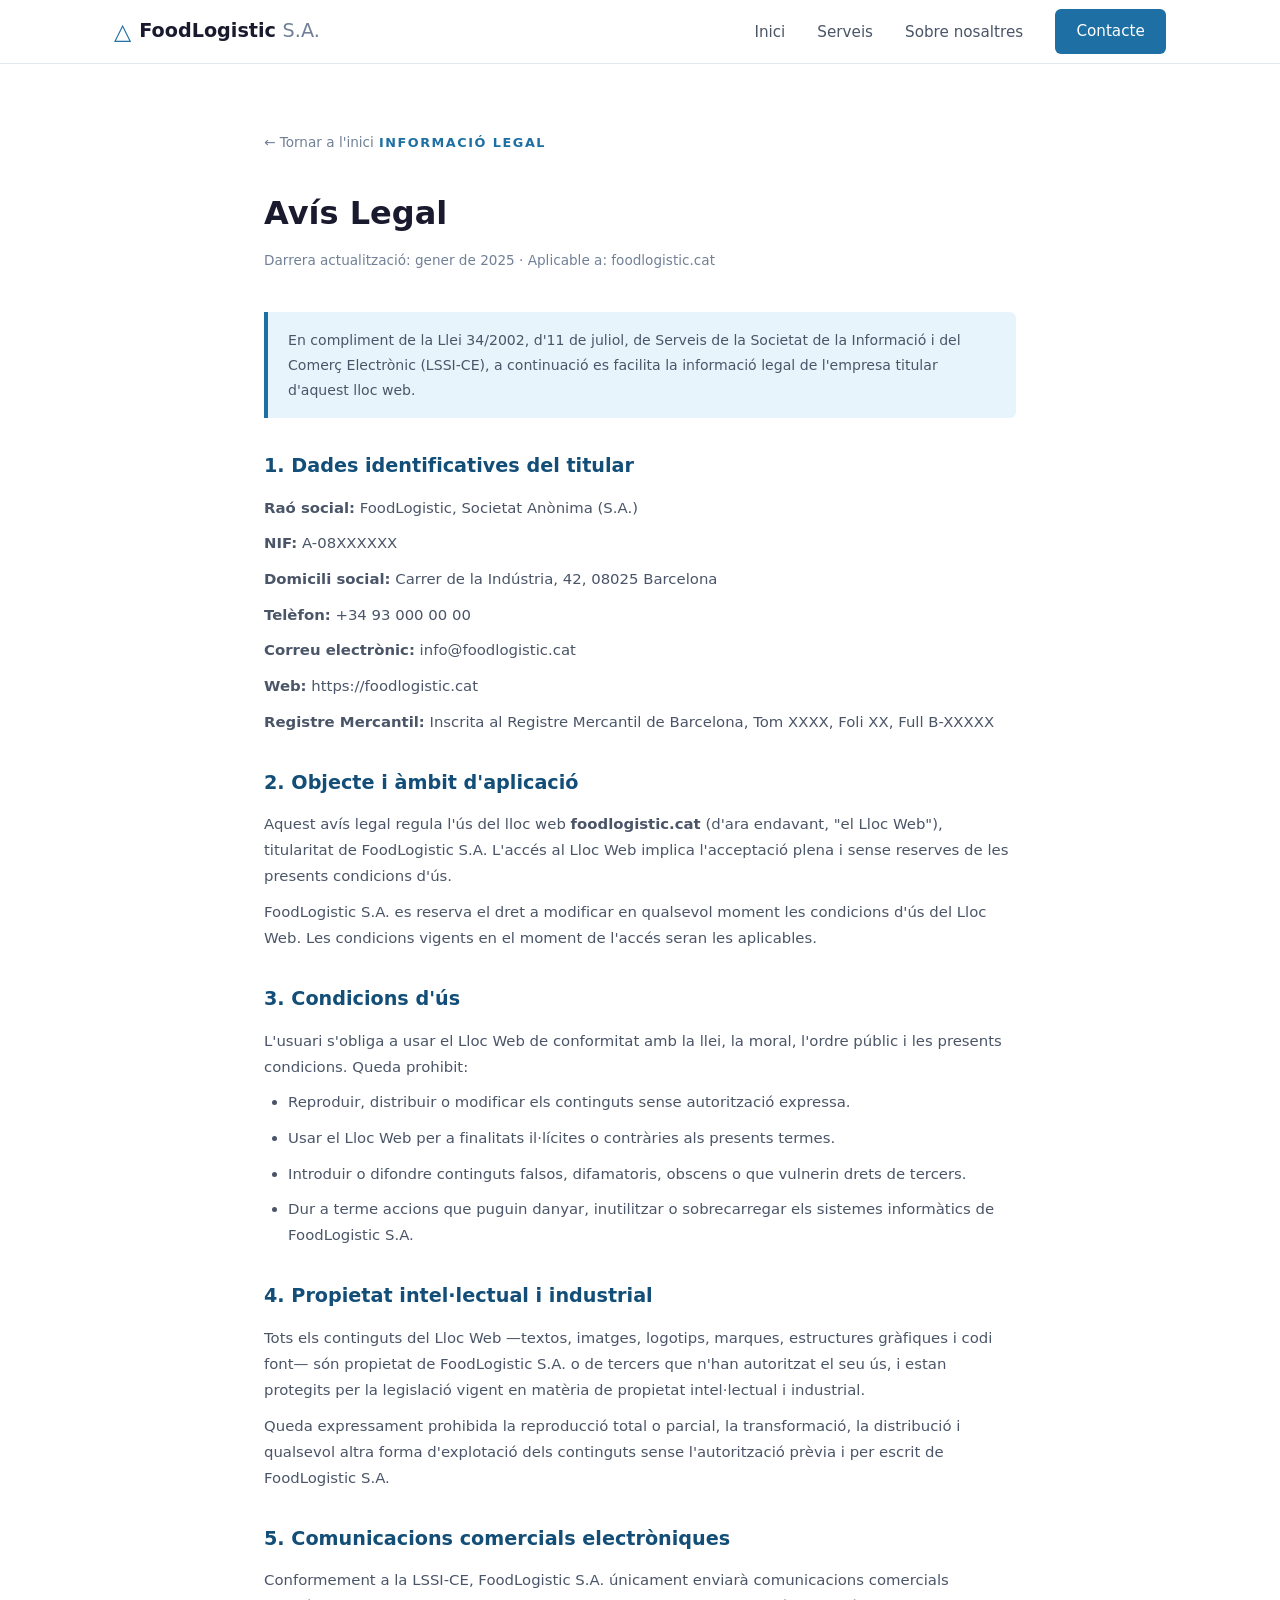
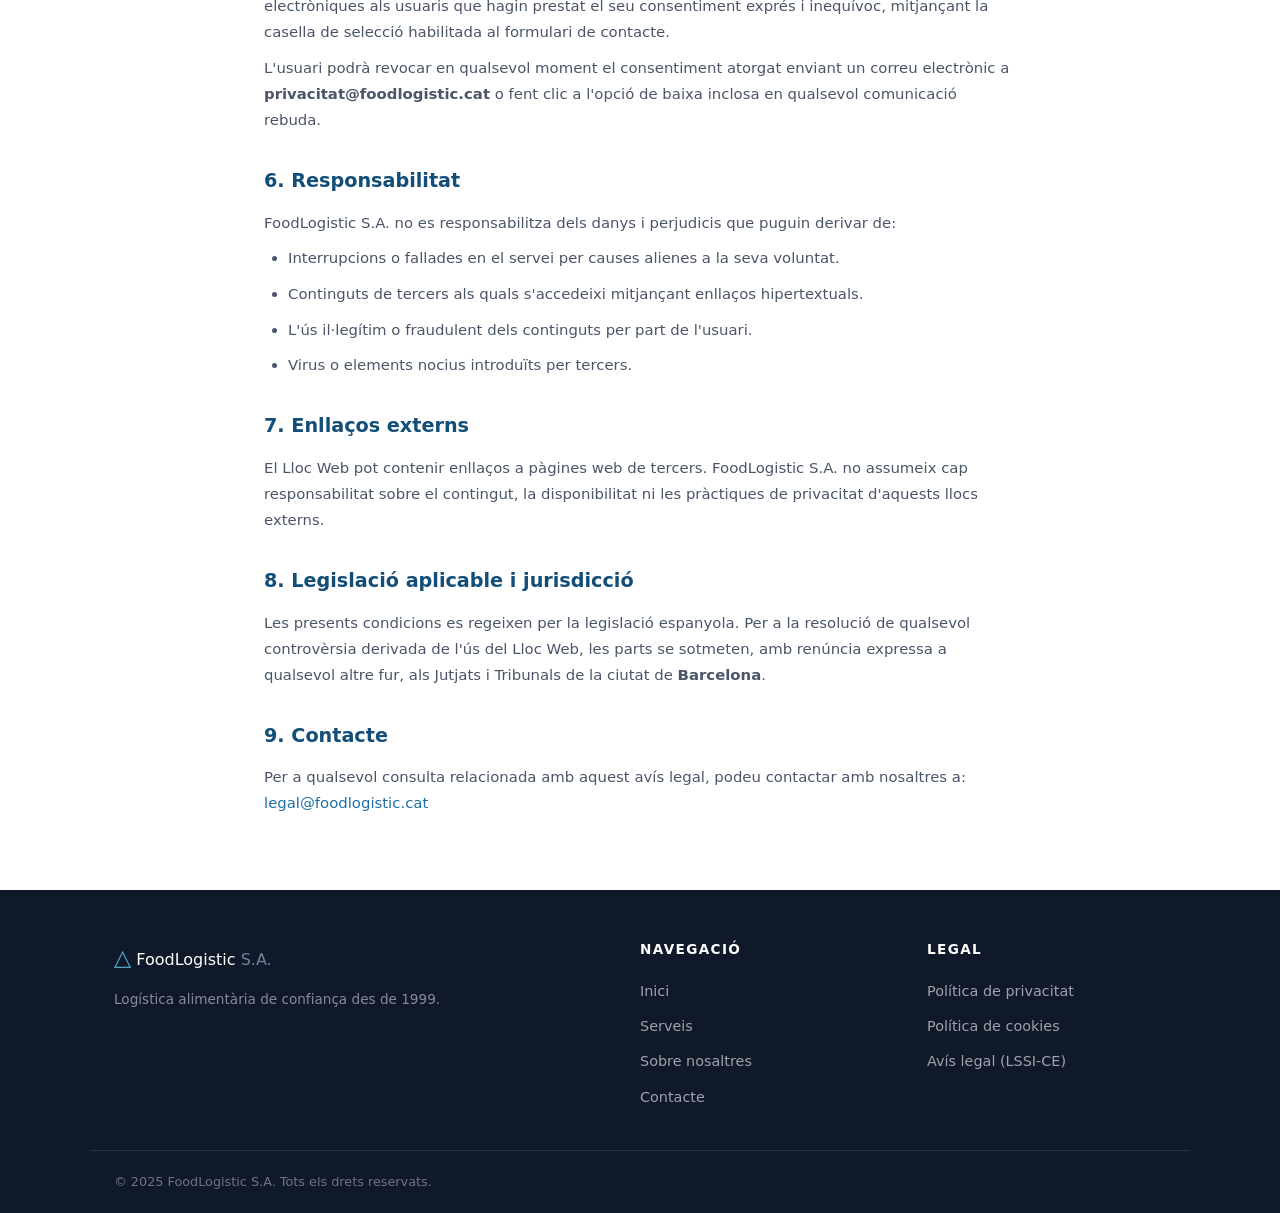
==== docs/avis-legal.html @ 9b293a4f "Add legal documents and cookie banner styles - Introduced a cookie banner style in styles.css for us" ====
<!DOCTYPE html>
<html lang="ca">
<head>
  <meta charset="UTF-8" />
  <meta name="viewport" content="width=device-width, initial-scale=1.0" />
  <meta name="description" content="Avís Legal de FoodLogistic S.A." />
  <title>Avís Legal – FoodLogistic S.A.</title>
  <link rel="stylesheet" href="styles.css" />
</head>
<body>

  <!-- NAV -->
  <header class="site-header">
    <nav class="nav container">
      <a class="nav-brand" href="index.html" style="text-decoration:none;">
        <span class="brand-icon">&#9651;</span>
        <span class="brand-name">FoodLogistic <span class="brand-sa">S.A.</span></span>
      </a>
      <ul class="nav-links">
        <li><a href="index.html#inici">Inici</a></li>
        <li><a href="index.html#serveis">Serveis</a></li>
        <li><a href="index.html#sobre">Sobre nosaltres</a></li>
        <li><a href="index.html#contacte" class="btn-nav">Contacte</a></li>
      </ul>
      <button class="burger" aria-label="Menú" onclick="toggleMenu()">&#9776;</button>
    </nav>
  </header>

  <main class="legal-page">
    <div class="container" style="max-width: 800px;">

      <a href="index.html" class="back-link">&#8592; Tornar a l'inici</a>

      <span class="section-label">Informació legal</span>
      <h1>Avís Legal</h1>
      <p class="legal-meta">Darrera actualització: gener de 2025 · Aplicable a: foodlogistic.cat</p>

      <div class="legal-box">
        <p>En compliment de la Llei 34/2002, d'11 de juliol, de Serveis de la Societat de la Informació i del Comerç Electrònic (LSSI-CE), a continuació es facilita la informació legal de l'empresa titular d'aquest lloc web.</p>
      </div>

      <h2>1. Dades identificatives del titular</h2>
      <p><strong>Raó social:</strong> FoodLogistic, Societat Anònima (S.A.)</p>
      <p><strong>NIF:</strong> A-08XXXXXX</p>
      <p><strong>Domicili social:</strong> Carrer de la Indústria, 42, 08025 Barcelona</p>
      <p><strong>Telèfon:</strong> +34 93 000 00 00</p>
      <p><strong>Correu electrònic:</strong> info@foodlogistic.cat</p>
      <p><strong>Web:</strong> https://foodlogistic.cat</p>
      <p><strong>Registre Mercantil:</strong> Inscrita al Registre Mercantil de Barcelona, Tom XXXX, Foli XX, Full B-XXXXX</p>

      <h2>2. Objecte i àmbit d'aplicació</h2>
      <p>Aquest avís legal regula l'ús del lloc web <strong>foodlogistic.cat</strong> (d'ara endavant, "el Lloc Web"), titularitat de FoodLogistic S.A. L'accés al Lloc Web implica l'acceptació plena i sense reserves de les presents condicions d'ús.</p>
      <p>FoodLogistic S.A. es reserva el dret a modificar en qualsevol moment les condicions d'ús del Lloc Web. Les condicions vigents en el moment de l'accés seran les aplicables.</p>

      <h2>3. Condicions d'ús</h2>
      <p>L'usuari s'obliga a usar el Lloc Web de conformitat amb la llei, la moral, l'ordre públic i les presents condicions. Queda prohibit:</p>
      <ul>
        <li>Reproduir, distribuir o modificar els continguts sense autorització expressa.</li>
        <li>Usar el Lloc Web per a finalitats il·lícites o contràries als presents termes.</li>
        <li>Introduir o difondre continguts falsos, difamatoris, obscens o que vulnerin drets de tercers.</li>
        <li>Dur a terme accions que puguin danyar, inutilitzar o sobrecarregar els sistemes informàtics de FoodLogistic S.A.</li>
      </ul>

      <h2>4. Propietat intel·lectual i industrial</h2>
      <p>Tots els continguts del Lloc Web —textos, imatges, logotips, marques, estructures gràfiques i codi font— són propietat de FoodLogistic S.A. o de tercers que n'han autoritzat el seu ús, i estan protegits per la legislació vigent en matèria de propietat intel·lectual i industrial.</p>
      <p>Queda expressament prohibida la reproducció total o parcial, la transformació, la distribució i qualsevol altra forma d'explotació dels continguts sense l'autorització prèvia i per escrit de FoodLogistic S.A.</p>

      <h2>5. Comunicacions comercials electròniques</h2>
      <p>Conformement a la LSSI-CE, FoodLogistic S.A. únicament enviarà comunicacions comercials electròniques als usuaris que hagin prestat el seu consentiment exprés i inequívoc, mitjançant la casella de selecció habilitada al formulari de contacte.</p>
      <p>L'usuari podrà revocar en qualsevol moment el consentiment atorgat enviant un correu electrònic a <strong>privacitat@foodlogistic.cat</strong> o fent clic a l'opció de baixa inclosa en qualsevol comunicació rebuda.</p>

      <h2>6. Responsabilitat</h2>
      <p>FoodLogistic S.A. no es responsabilitza dels danys i perjudicis que puguin derivar de:</p>
      <ul>
        <li>Interrupcions o fallades en el servei per causes alienes a la seva voluntat.</li>
        <li>Continguts de tercers als quals s'accedeixi mitjançant enllaços hipertextuals.</li>
        <li>L'ús il·legítim o fraudulent dels continguts per part de l'usuari.</li>
        <li>Virus o elements nocius introduïts per tercers.</li>
      </ul>

      <h2>7. Enllaços externs</h2>
      <p>El Lloc Web pot contenir enllaços a pàgines web de tercers. FoodLogistic S.A. no assumeix cap responsabilitat sobre el contingut, la disponibilitat ni les pràctiques de privacitat d'aquests llocs externs.</p>

      <h2>8. Legislació aplicable i jurisdicció</h2>
      <p>Les presents condicions es regeixen per la legislació espanyola. Per a la resolució de qualsevol controvèrsia derivada de l'ús del Lloc Web, les parts se sotmeten, amb renúncia expressa a qualsevol altre fur, als Jutjats i Tribunals de la ciutat de <strong>Barcelona</strong>.</p>

      <h2>9. Contacte</h2>
      <p>Per a qualsevol consulta relacionada amb aquest avís legal, podeu contactar amb nosaltres a: <a href="mailto:legal@foodlogistic.cat">legal@foodlogistic.cat</a></p>

    </div>
  </main>

  <!-- FOOTER -->
  <footer class="site-footer">
    <div class="container footer-inner">
      <div class="footer-brand">
        <span class="brand-icon">&#9651;</span>
        <span class="brand-name">FoodLogistic <span class="brand-sa">S.A.</span></span>
        <p>Logística alimentària de confiança des de 1999.</p>
      </div>
      <div class="footer-links">
        <h4>Navegació</h4>
        <ul>
          <li><a href="index.html#inici">Inici</a></li>
          <li><a href="index.html#serveis">Serveis</a></li>
          <li><a href="index.html#sobre">Sobre nosaltres</a></li>
          <li><a href="index.html#contacte">Contacte</a></li>
        </ul>
      </div>
      <div class="footer-legal">
        <h4>Legal</h4>
        <ul>
          <li><a href="politica-privacitat.html">Política de privacitat</a></li>
          <li><a href="politica-cookies.html">Política de cookies</a></li>
          <li><a href="avis-legal.html">Avís legal (LSSI-CE)</a></li>
        </ul>
      </div>
    </div>
    <div class="footer-bottom container">
      <p>&copy; 2025 FoodLogistic S.A. Tots els drets reservats.</p>
    </div>
  </footer>

  <script>
    function toggleMenu() {
      document.querySelector('.nav-links').classList.toggle('open');
    }
  </script>
</body>
</html>
---- docs/styles.css ----
/* =============================================
   FoodLogistic S.A. – Stylesheet
   Estructura: Reset → Variables → Base → Components → Sections → Responsive
   ============================================= */

/* --- Reset & Variables --- */
*, *::before, *::after { box-sizing: border-box; margin: 0; padding: 0; }

:root {
  --brand:       #1D6FA4;
  --brand-dark:  #124E78;
  --brand-light: #E8F4FB;
  --accent:      #2EAA6E;
  --text-primary: #1a1a2e;
  --text-secondary: #4a5568;
  --text-muted: #718096;
  --bg: #ffffff;
  --bg-alt: #f7f9fc;
  --border: #e2e8f0;
  --radius-sm: 6px;
  --radius: 12px;
  --radius-lg: 20px;
  --shadow: 0 2px 12px rgba(0,0,0,0.07);
  --shadow-md: 0 4px 24px rgba(0,0,0,0.10);
  --container: 1100px;
  --header-h: 64px;
}

html { scroll-behavior: smooth; font-size: 16px; }
body { font-family: system-ui, -apple-system, 'Segoe UI', sans-serif; color: var(--text-primary); background: var(--bg); line-height: 1.7; }
img { max-width: 100%; display: block; }
a { color: var(--brand); text-decoration: none; }
a:hover { text-decoration: underline; }
ul { list-style: none; }

/* --- Utilities --- */
.container { max-width: var(--container); margin: 0 auto; padding: 0 1.5rem; }
.section { padding: 5rem 0; }
.section-alt { background: var(--bg-alt); }

.section-label {
  display: inline-block;
  font-size: 0.8rem;
  font-weight: 600;
  letter-spacing: 0.12em;
  text-transform: uppercase;
  color: var(--brand);
  margin-bottom: 0.75rem;
}
.section-head { text-align: center; max-width: 600px; margin: 0 auto 3rem; }
.section-head h2 { font-size: 2rem; font-weight: 700; margin-bottom: 0.75rem; }
.section-head p { color: var(--text-secondary); }

/* --- Buttons --- */
.btn-primary, .btn-secondary, .btn-nav {
  display: inline-block;
  padding: 0.7rem 1.5rem;
  border-radius: var(--radius-sm);
  font-weight: 600;
  font-size: 0.95rem;
  transition: all 0.2s;
  cursor: pointer;
  border: 2px solid transparent;
}
.btn-primary { background: var(--brand); color: #fff; }
.btn-primary:hover { background: var(--brand-dark); text-decoration: none; }
.btn-secondary { background: transparent; color: var(--brand); border-color: var(--brand); }
.btn-secondary:hover { background: var(--brand-light); text-decoration: none; }
.btn-nav { background: var(--brand); color: #fff !important; padding: 0.5rem 1.2rem; }
.btn-nav:hover { background: var(--brand-dark); text-decoration: none; }
.btn-full { width: 100%; text-align: center; border: none; font-size: 1rem; padding: 0.9rem; }

/* --- Cookie Banner --- */
.cookie-banner {
  position: fixed;
  bottom: 0; left: 0; right: 0;
  z-index: 9999;
  background: #0f1929;
  border-top: 3px solid var(--brand);
  padding: 1.25rem 0;
  box-shadow: 0 -4px 24px rgba(0,0,0,0.25);
}
.cookie-inner {
  max-width: var(--container);
  margin: 0 auto;
  padding: 0 1.5rem;
  display: flex;
  align-items: center;
  gap: 2rem;
  flex-wrap: wrap;
}
.cookie-text { flex: 1; min-width: 260px; }
.cookie-text strong { display: block; color: #fff; font-size: 0.95rem; margin-bottom: 0.35rem; }
.cookie-text p { color: rgba(255,255,255,0.65); font-size: 0.82rem; line-height: 1.5; }
.cookie-text a { color: #5ba8d4; }
.cookie-actions { display: flex; gap: 0.75rem; align-items: center; flex-wrap: wrap; }
.cookie-actions .btn-primary { font-size: 0.85rem; padding: 0.55rem 1.2rem; }
.cookie-actions .btn-secondary { font-size: 0.85rem; padding: 0.55rem 1.2rem; color: rgba(255,255,255,0.8); border-color: rgba(255,255,255,0.3); }
.cookie-actions .btn-secondary:hover { background: rgba(255,255,255,0.1); text-decoration: none; }
.cookie-config-link { font-size: 0.82rem; color: rgba(255,255,255,0.5); white-space: nowrap; }
.cookie-config-link:hover { color: #fff; }

/* --- Header / Nav --- */
.site-header {
  position: sticky; top: 0; z-index: 100;
  background: rgba(255,255,255,0.95);
  backdrop-filter: blur(8px);
  border-bottom: 1px solid var(--border);
  height: var(--header-h);
}
.nav { display: flex; align-items: center; justify-content: space-between; height: 100%; }
.nav-brand { display: flex; align-items: center; gap: 0.5rem; font-size: 1.2rem; font-weight: 700; color: var(--text-primary); }
.brand-icon { color: var(--brand); font-size: 1.4rem; }
.brand-sa { font-weight: 400; color: var(--text-muted); }
.nav-links { display: flex; align-items: center; gap: 2rem; }
.nav-links a { font-size: 0.95rem; color: var(--text-secondary); font-weight: 500; }
.nav-links a:hover { color: var(--brand); text-decoration: none; }
.burger { display: none; background: none; border: none; font-size: 1.5rem; cursor: pointer; color: var(--text-primary); }

/* --- Hero --- */
.hero { padding: 5rem 0 4rem; background: linear-gradient(135deg, var(--brand-light) 0%, #fff 60%); }
.hero-inner { display: grid; grid-template-columns: 1fr 1fr; gap: 3rem; align-items: center; }
.hero-text { max-width: 540px; }
.hero-badge {
  display: inline-block; background: var(--brand-light); color: var(--brand);
  font-size: 0.8rem; font-weight: 600; letter-spacing: 0.08em;
  padding: 0.35rem 0.9rem; border-radius: 99px; margin-bottom: 1.25rem;
  border: 1px solid rgba(29,111,164,0.2);
}
.hero h1 { font-size: 2.6rem; font-weight: 800; line-height: 1.2; margin-bottom: 1rem; }
.hero h1 em { color: var(--brand); font-style: normal; }
.hero-sub { color: var(--text-secondary); font-size: 1.05rem; margin-bottom: 2rem; }
.hero-actions { display: flex; gap: 1rem; flex-wrap: wrap; }

.hero-visual { display: flex; flex-direction: column; gap: 1rem; }
.hero-card {
  background: #fff;
  border: 1px solid var(--border);
  border-radius: var(--radius);
  padding: 1rem 1.25rem;
  display: flex; align-items: center; gap: 1rem;
  box-shadow: var(--shadow);
}
.hero-card:nth-child(2) { margin-left: 2rem; }
.hero-card:nth-child(3) { margin-left: 1rem; }
.hc-icon { font-size: 1.6rem; }
.hero-card strong { display: block; font-weight: 700; font-size: 0.95rem; }
.hero-card span { font-size: 0.85rem; color: var(--text-muted); }

/* --- Stats --- */
.stats { background: var(--brand); padding: 2.5rem 0; }
.stats-grid { display: grid; grid-template-columns: repeat(4, 1fr); gap: 1rem; text-align: center; }
.stat-item strong { display: block; font-size: 1.8rem; font-weight: 800; color: #fff; }
.stat-item span { font-size: 0.85rem; color: rgba(255,255,255,0.75); }

/* --- Services --- */
.services-grid { display: grid; grid-template-columns: repeat(3, 1fr); gap: 1.5rem; }
.service-card {
  background: var(--bg);
  border: 1px solid var(--border);
  border-radius: var(--radius);
  padding: 1.75rem;
  transition: box-shadow 0.2s, transform 0.2s;
}
.service-card:hover { box-shadow: var(--shadow-md); transform: translateY(-3px); }
.service-icon {
  width: 48px; height: 48px;
  border-radius: var(--radius-sm);
  display: flex; align-items: center; justify-content: center;
  font-size: 1.4rem; margin-bottom: 1rem;
}
.ic-blue   { background: #EBF4FB; }
.ic-green  { background: #EAF7EF; }
.ic-amber  { background: #FEF6E4; }
.ic-teal   { background: #E1F5EE; }
.ic-coral  { background: #FAECE7; }
.ic-purple { background: #EEEDFE; }
.service-card h3 { font-size: 1rem; font-weight: 700; margin-bottom: 0.5rem; }
.service-card p { font-size: 0.9rem; color: var(--text-secondary); line-height: 1.6; }

/* --- About --- */
.about-inner { display: grid; grid-template-columns: 1fr 1fr; gap: 4rem; align-items: center; }
.about-text h2 { font-size: 2rem; font-weight: 700; margin-bottom: 1rem; }
.about-text p { color: var(--text-secondary); margin-bottom: 1rem; }
.about-list { margin-top: 1.25rem; display: flex; flex-direction: column; gap: 0.5rem; }
.about-list li { display: flex; align-items: center; gap: 0.6rem; font-size: 0.9rem; color: var(--text-secondary); }
.about-list li::before { content: '✓'; color: var(--accent); font-weight: 700; }
.about-img-wrap { border-radius: var(--radius-lg); overflow: hidden; background: var(--brand-light); min-height: 240px; position: relative; }
.about-img-wrap img { width: 100%; height: 240px; object-fit: cover; }
.img-placeholder {
  display: none; align-items: center; justify-content: center; flex-direction: column;
  height: 240px; color: var(--brand); gap: 0.5rem;
}
.img-placeholder span { font-size: 3rem; }
.img-placeholder p { font-size: 0.9rem; color: var(--text-secondary); }
.cert-badges { display: flex; gap: 0.75rem; margin-top: 1rem; }
.badge {
  background: #fff; border: 1px solid var(--border);
  border-radius: 99px; padding: 0.35rem 0.9rem;
  font-size: 0.8rem; font-weight: 600; color: var(--brand);
}

/* --- Contact --- */
.contact-inner { display: grid; grid-template-columns: 1fr 1fr; gap: 4rem; align-items: start; }
.contact-info h2 { font-size: 2rem; font-weight: 700; margin-bottom: 1rem; }
.contact-info > p { color: var(--text-secondary); margin-bottom: 2rem; }
.contact-data { display: flex; flex-direction: column; gap: 1.25rem; }
.contact-item { display: flex; align-items: flex-start; gap: 1rem; }
.ci-icon { font-size: 1.3rem; margin-top: 2px; }
.contact-item strong { display: block; font-weight: 700; font-size: 0.9rem; margin-bottom: 0.2rem; }
.contact-item span { font-size: 0.9rem; color: var(--text-secondary); }

.contact-form { background: var(--bg-alt); border: 1px solid var(--border); border-radius: var(--radius-lg); padding: 2rem; }
.form-group { display: flex; flex-direction: column; gap: 0.4rem; margin-bottom: 1.25rem; }
.form-group label { font-size: 0.85rem; font-weight: 600; color: var(--text-primary); }
.form-group input, .form-group textarea {
  padding: 0.65rem 0.9rem;
  border: 1px solid var(--border);
  border-radius: var(--radius-sm);
  font-size: 0.9rem;
  font-family: inherit;
  background: #fff;
  color: var(--text-primary);
  transition: border-color 0.2s;
}
.form-group input:focus, .form-group textarea:focus { outline: none; border-color: var(--brand); }
.form-group textarea { resize: vertical; }
.form-check { flex-direction: row; align-items: flex-start; gap: 0.6rem; }
.form-check input[type="checkbox"] { width: auto; margin-top: 3px; flex-shrink: 0; }
.form-check label { font-size: 0.82rem; font-weight: 400; line-height: 1.5; }
.form-ok { color: var(--accent); font-weight: 600; margin-top: 0.75rem; font-size: 0.9rem; }

/* --- Legal Pages --- */
.legal-page { padding: 4rem 0; }
.legal-page h1 { font-size: 2rem; font-weight: 800; margin-bottom: 0.5rem; }
.legal-page .legal-meta { font-size: 0.85rem; color: var(--text-muted); margin-bottom: 2.5rem; }
.legal-page h2 { font-size: 1.2rem; font-weight: 700; margin: 2rem 0 0.75rem; color: var(--brand-dark); }
.legal-page p, .legal-page li { font-size: 0.93rem; color: var(--text-secondary); line-height: 1.75; margin-bottom: 0.6rem; }
.legal-page ul { list-style: disc; padding-left: 1.5rem; margin-bottom: 1rem; }
.legal-page table { width: 100%; border-collapse: collapse; margin: 1rem 0 1.5rem; font-size: 0.88rem; }
.legal-page th { background: var(--brand); color: #fff; padding: 0.6rem 0.9rem; text-align: left; font-weight: 600; }
.legal-page td { padding: 0.6rem 0.9rem; border-bottom: 1px solid var(--border); color: var(--text-secondary); vertical-align: top; }
.legal-page tr:nth-child(even) td { background: var(--bg-alt); }
.legal-page .back-link { display: inline-flex; align-items: center; gap: 0.4rem; font-size: 0.85rem; color: var(--text-muted); margin-bottom: 2rem; }
.legal-page .back-link:hover { color: var(--brand); text-decoration: none; }
.legal-box { background: var(--brand-light); border-left: 4px solid var(--brand); border-radius: 0 var(--radius-sm) var(--radius-sm) 0; padding: 1rem 1.25rem; margin: 1.5rem 0; }
.legal-box p { margin: 0; font-size: 0.88rem; }

/* --- Footer --- */
.site-footer { background: #0f1929; color: rgba(255,255,255,0.8); padding: 3rem 0 0; }
.footer-inner { display: grid; grid-template-columns: 2fr 1fr 1fr; gap: 3rem; padding-bottom: 2.5rem; }
.footer-brand .brand-icon { color: #5ba8d4; }
.footer-brand .brand-name { color: #fff; }
.footer-brand p { font-size: 0.85rem; color: rgba(255,255,255,0.5); margin-top: 0.75rem; }
.site-footer h4 { color: #fff; font-size: 0.85rem; font-weight: 700; letter-spacing: 0.1em; text-transform: uppercase; margin-bottom: 1rem; }
.site-footer ul { display: flex; flex-direction: column; gap: 0.5rem; }
.site-footer ul a { color: rgba(255,255,255,0.6); font-size: 0.9rem; }
.site-footer ul a:hover { color: #fff; text-decoration: none; }
.footer-bottom {
  border-top: 1px solid rgba(255,255,255,0.1);
  padding: 1.25rem 1.5rem;
  display: flex; justify-content: space-between; align-items: center; flex-wrap: wrap; gap: 0.5rem;
  font-size: 0.8rem; color: rgba(255,255,255,0.4);
}

/* --- Responsive --- */
@media (max-width: 900px) {
  .hero-inner { grid-template-columns: 1fr; }
  .hero h1 { font-size: 2rem; }
  .hero-visual { display: none; }
  .services-grid { grid-template-columns: repeat(2, 1fr); }
  .stats-grid { grid-template-columns: repeat(2, 1fr); }
  .about-inner, .contact-inner { grid-template-columns: 1fr; }
  .footer-inner { grid-template-columns: 1fr 1fr; }
  .cookie-inner { flex-direction: column; gap: 1rem; }
}
@media (max-width: 600px) {
  .nav-links { display: none; flex-direction: column; position: absolute; top: var(--header-h); left: 0; right: 0; background: #fff; border-bottom: 1px solid var(--border); padding: 1rem 1.5rem; gap: 1rem; }
  .nav-links.open { display: flex; }
  .burger { display: block; }
  .services-grid { grid-template-columns: 1fr; }
  .stats-grid { grid-template-columns: repeat(2, 1fr); }
  .footer-inner { grid-template-columns: 1fr; }
  .footer-bottom { flex-direction: column; text-align: center; }
  .hero { padding: 3rem 0; }
  .section { padding: 3rem 0; }
  .hero h1 { font-size: 1.75rem; }
  .cookie-actions { flex-direction: column; align-items: stretch; }
  .cookie-actions .btn-primary, .cookie-actions .btn-secondary { text-align: center; }
}
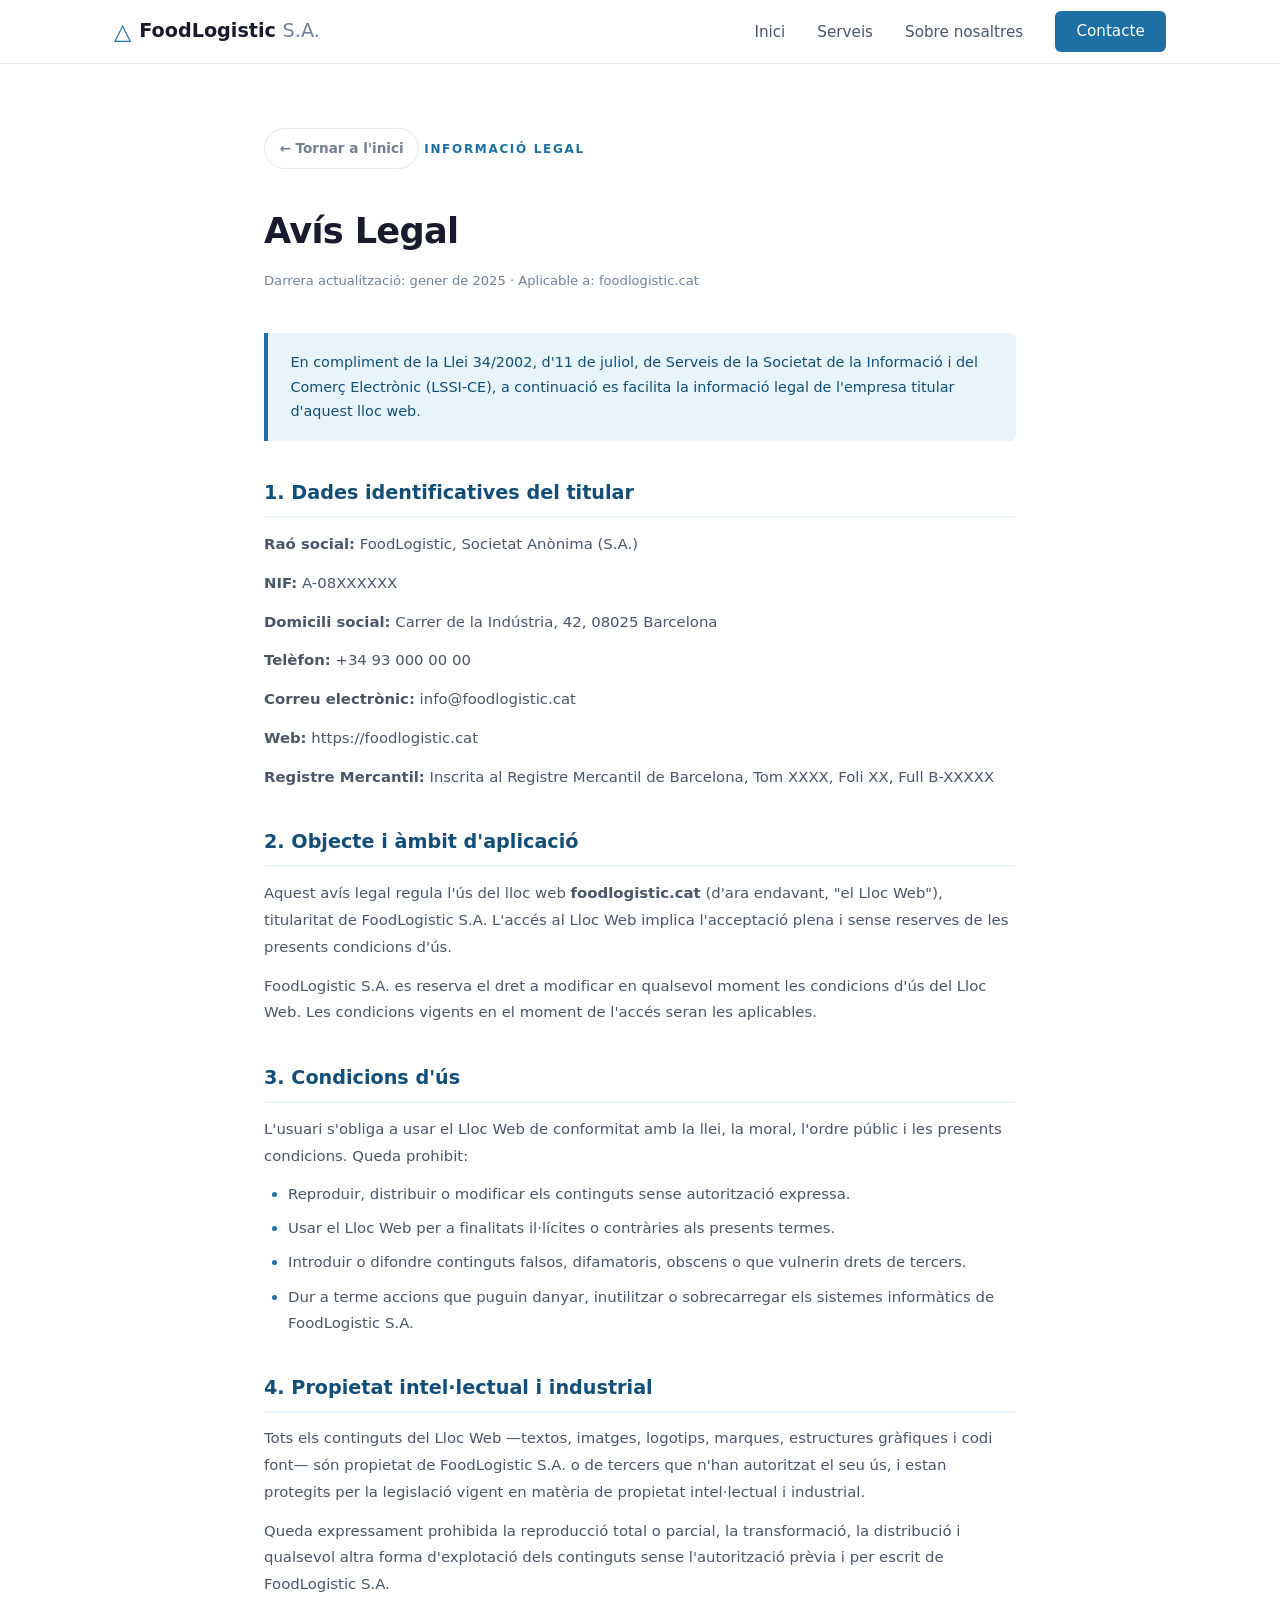
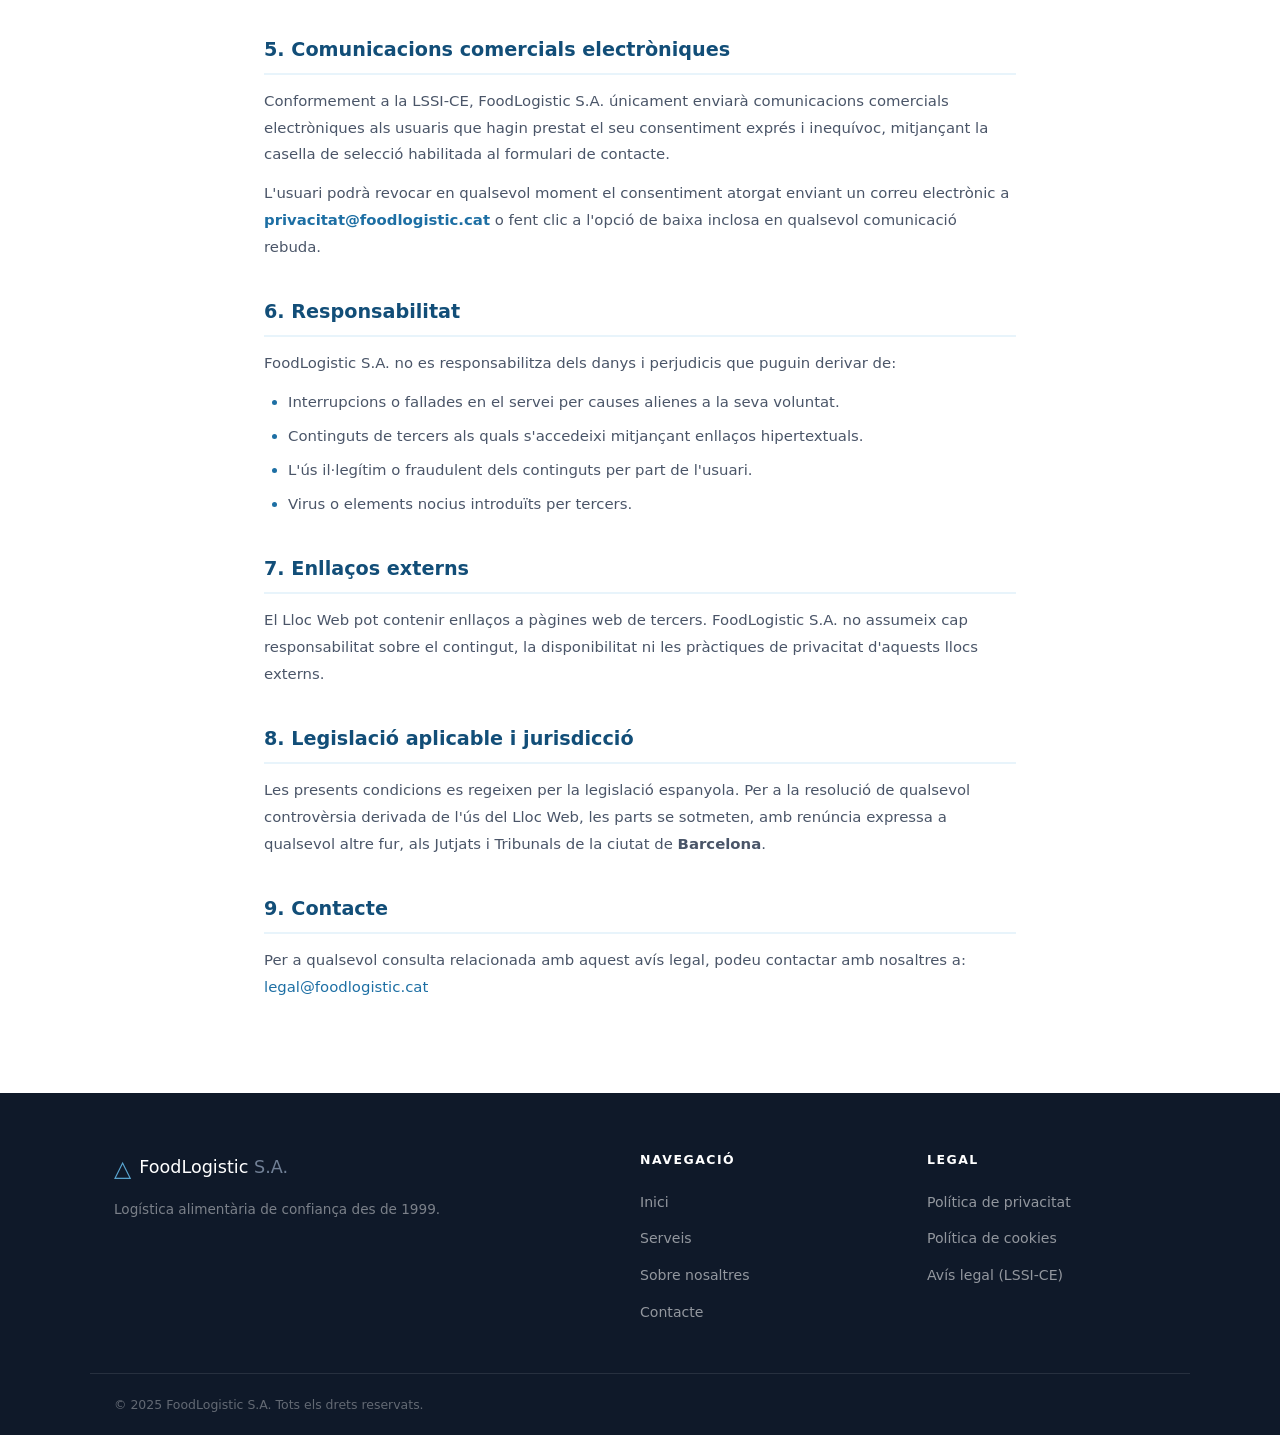
==== commit 9d85a262: "Enhance cookie and privacy policy pages with updated descriptions, improved accessibility, and added" ====
--- a/docs/avis-legal.html
+++ b/docs/avis-legal.html
@@ -3,7 +3,7 @@
 <head>
   <meta charset="UTF-8" />
   <meta name="viewport" content="width=device-width, initial-scale=1.0" />
-  <meta name="description" content="Avís Legal de FoodLogistic S.A." />
+  <meta name="description" content="Avís Legal de FoodLogistic S.A. – Informació legal, condicions d'ús i propietat intel·lectual." />
   <title>Avís Legal – FoodLogistic S.A.</title>
   <link rel="stylesheet" href="styles.css" />
 </head>
@@ -16,13 +16,13 @@
         <span class="brand-icon">&#9651;</span>
         <span class="brand-name">FoodLogistic <span class="brand-sa">S.A.</span></span>
       </a>
-      <ul class="nav-links">
+      <ul class="nav-links" id="nav-links">
         <li><a href="index.html#inici">Inici</a></li>
         <li><a href="index.html#serveis">Serveis</a></li>
         <li><a href="index.html#sobre">Sobre nosaltres</a></li>
         <li><a href="index.html#contacte" class="btn-nav">Contacte</a></li>
       </ul>
-      <button class="burger" aria-label="Menú" onclick="toggleMenu()">&#9776;</button>
+      <button class="burger" aria-label="Obrir menú" aria-expanded="false" aria-controls="nav-links" onclick="toggleMenu(this)">&#9776;</button>
     </nav>
   </header>
 
@@ -33,7 +33,7 @@
 
       <span class="section-label">Informació legal</span>
       <h1>Avís Legal</h1>
-      <p class="legal-meta">Darrera actualització: gener de 2025 · Aplicable a: foodlogistic.cat</p>
+      <p class="legal-meta">Darrera actualització: gener de 2025 &middot; Aplicable a: foodlogistic.cat</p>
 
       <div class="legal-box">
         <p>En compliment de la Llei 34/2002, d'11 de juliol, de Serveis de la Societat de la Informació i del Comerç Electrònic (LSSI-CE), a continuació es facilita la informació legal de l'empresa titular d'aquest lloc web.</p>
@@ -67,7 +67,7 @@
 
       <h2>5. Comunicacions comercials electròniques</h2>
       <p>Conformement a la LSSI-CE, FoodLogistic S.A. únicament enviarà comunicacions comercials electròniques als usuaris que hagin prestat el seu consentiment exprés i inequívoc, mitjançant la casella de selecció habilitada al formulari de contacte.</p>
-      <p>L'usuari podrà revocar en qualsevol moment el consentiment atorgat enviant un correu electrònic a <strong>privacitat@foodlogistic.cat</strong> o fent clic a l'opció de baixa inclosa en qualsevol comunicació rebuda.</p>
+      <p>L'usuari podrà revocar en qualsevol moment el consentiment atorgat enviant un correu electrònic a <a href="mailto:privacitat@foodlogistic.cat"><strong>privacitat@foodlogistic.cat</strong></a> o fent clic a l'opció de baixa inclosa en qualsevol comunicació rebuda.</p>
 
       <h2>6. Responsabilitat</h2>
       <p>FoodLogistic S.A. no es responsabilitza dels danys i perjudicis que puguin derivar de:</p>
@@ -94,8 +94,10 @@
   <footer class="site-footer">
     <div class="container footer-inner">
       <div class="footer-brand">
-        <span class="brand-icon">&#9651;</span>
-        <span class="brand-name">FoodLogistic <span class="brand-sa">S.A.</span></span>
+        <div style="display:flex;align-items:center;gap:0.5rem;">
+          <span class="brand-icon">&#9651;</span>
+          <span class="brand-name">FoodLogistic <span class="brand-sa">S.A.</span></span>
+        </div>
         <p>Logística alimentària de confiança des de 1999.</p>
       </div>
       <div class="footer-links">
@@ -122,8 +124,10 @@
   </footer>
 
   <script>
-    function toggleMenu() {
-      document.querySelector('.nav-links').classList.toggle('open');
+    function toggleMenu(btn) {
+      const nav = document.getElementById('nav-links');
+      const isOpen = nav.classList.toggle('open');
+      btn.setAttribute('aria-expanded', isOpen);
     }
   </script>
 </body>
--- a/docs/styles.css
+++ b/docs/styles.css
@@ -1,5 +1,5 @@
 /* =============================================
-   FoodLogistic S.A. – Stylesheet
+   FoodLogistic S.A. – Stylesheet v2
    Estructura: Reset → Variables → Base → Components → Sections → Responsive
    ============================================= */
 
@@ -7,30 +7,32 @@
 *, *::before, *::after { box-sizing: border-box; margin: 0; padding: 0; }
 
 :root {
-  --brand:       #1D6FA4;
-  --brand-dark:  #124E78;
-  --brand-light: #E8F4FB;
-  --accent:      #2EAA6E;
+  --brand:        #1D6FA4;
+  --brand-dark:   #124E78;
+  --brand-light:  #E8F4FB;
+  --accent:       #2EAA6E;
+  --accent-dark:  #1f8a56;
   --text-primary: #1a1a2e;
   --text-secondary: #4a5568;
-  --text-muted: #718096;
-  --bg: #ffffff;
-  --bg-alt: #f7f9fc;
-  --border: #e2e8f0;
-  --radius-sm: 6px;
-  --radius: 12px;
-  --radius-lg: 20px;
-  --shadow: 0 2px 12px rgba(0,0,0,0.07);
-  --shadow-md: 0 4px 24px rgba(0,0,0,0.10);
-  --container: 1100px;
-  --header-h: 64px;
-}
-
-html { scroll-behavior: smooth; font-size: 16px; }
+  --text-muted:   #718096;
+  --bg:           #ffffff;
+  --bg-alt:       #f7f9fc;
+  --border:       #e2e8f0;
+  --radius-sm:    6px;
+  --radius:       12px;
+  --radius-lg:    20px;
+  --shadow:       0 2px 12px rgba(0,0,0,0.07);
+  --shadow-md:    0 6px 28px rgba(0,0,0,0.11);
+  --container:    1100px;
+  --header-h:     64px;
+}
+
+html { scroll-behavior: smooth; font-size: 16px; scroll-padding-top: calc(var(--header-h) + 1rem); }
 body { font-family: system-ui, -apple-system, 'Segoe UI', sans-serif; color: var(--text-primary); background: var(--bg); line-height: 1.7; }
 img { max-width: 100%; display: block; }
 a { color: var(--brand); text-decoration: none; }
 a:hover { text-decoration: underline; }
+a:focus-visible { outline: 2px solid var(--brand); outline-offset: 3px; border-radius: 3px; }
 ul { list-style: none; }
 
 /* --- Utilities --- */
@@ -40,35 +42,36 @@
 
 .section-label {
   display: inline-block;
-  font-size: 0.8rem;
-  font-weight: 600;
-  letter-spacing: 0.12em;
+  font-size: 0.75rem;
+  font-weight: 700;
+  letter-spacing: 0.14em;
   text-transform: uppercase;
   color: var(--brand);
   margin-bottom: 0.75rem;
 }
-.section-head { text-align: center; max-width: 600px; margin: 0 auto 3rem; }
-.section-head h2 { font-size: 2rem; font-weight: 700; margin-bottom: 0.75rem; }
-.section-head p { color: var(--text-secondary); }
+.section-head { text-align: center; max-width: 600px; margin: 0 auto 3.5rem; }
+.section-head h2 { font-size: 2.1rem; font-weight: 800; margin-bottom: 0.75rem; }
+.section-head p { color: var(--text-secondary); font-size: 1.05rem; }
 
 /* --- Buttons --- */
 .btn-primary, .btn-secondary, .btn-nav {
   display: inline-block;
-  padding: 0.7rem 1.5rem;
+  padding: 0.72rem 1.6rem;
   border-radius: var(--radius-sm);
-  font-weight: 600;
+  font-weight: 700;
   font-size: 0.95rem;
   transition: all 0.2s;
   cursor: pointer;
   border: 2px solid transparent;
+  line-height: 1.4;
 }
 .btn-primary { background: var(--brand); color: #fff; }
-.btn-primary:hover { background: var(--brand-dark); text-decoration: none; }
+.btn-primary:hover { background: var(--brand-dark); text-decoration: none; transform: translateY(-1px); box-shadow: 0 4px 14px rgba(29,111,164,0.3); }
 .btn-secondary { background: transparent; color: var(--brand); border-color: var(--brand); }
 .btn-secondary:hover { background: var(--brand-light); text-decoration: none; }
 .btn-nav { background: var(--brand); color: #fff !important; padding: 0.5rem 1.2rem; }
 .btn-nav:hover { background: var(--brand-dark); text-decoration: none; }
-.btn-full { width: 100%; text-align: center; border: none; font-size: 1rem; padding: 0.9rem; }
+.btn-full { width: 100%; text-align: center; border: none; font-size: 1rem; padding: 0.95rem; letter-spacing: 0.02em; }
 
 /* --- Cookie Banner --- */
 .cookie-banner {
@@ -78,8 +81,10 @@
   background: #0f1929;
   border-top: 3px solid var(--brand);
   padding: 1.25rem 0;
-  box-shadow: 0 -4px 24px rgba(0,0,0,0.25);
-}
+  box-shadow: 0 -4px 24px rgba(0,0,0,0.3);
+  animation: slideUp 0.35s ease;
+}
+@keyframes slideUp { from { transform: translateY(100%); } to { transform: translateY(0); } }
 .cookie-inner {
   max-width: var(--container);
   margin: 0 auto;
@@ -95,63 +100,71 @@
 .cookie-text a { color: #5ba8d4; }
 .cookie-actions { display: flex; gap: 0.75rem; align-items: center; flex-wrap: wrap; }
 .cookie-actions .btn-primary { font-size: 0.85rem; padding: 0.55rem 1.2rem; }
-.cookie-actions .btn-secondary { font-size: 0.85rem; padding: 0.55rem 1.2rem; color: rgba(255,255,255,0.8); border-color: rgba(255,255,255,0.3); }
-.cookie-actions .btn-secondary:hover { background: rgba(255,255,255,0.1); text-decoration: none; }
-.cookie-config-link { font-size: 0.82rem; color: rgba(255,255,255,0.5); white-space: nowrap; }
+.cookie-actions .btn-secondary { font-size: 0.85rem; padding: 0.55rem 1.2rem; color: rgba(255,255,255,0.85); border-color: rgba(255,255,255,0.35); }
+.cookie-actions .btn-secondary:hover { background: rgba(255,255,255,0.12); text-decoration: none; }
+.cookie-config-link { font-size: 0.82rem; color: rgba(255,255,255,0.5); white-space: nowrap; text-decoration: underline; text-underline-offset: 3px; }
 .cookie-config-link:hover { color: #fff; }
 
 /* --- Header / Nav --- */
 .site-header {
   position: sticky; top: 0; z-index: 100;
-  background: rgba(255,255,255,0.95);
-  backdrop-filter: blur(8px);
+  background: rgba(255,255,255,0.96);
+  backdrop-filter: blur(10px);
+  -webkit-backdrop-filter: blur(10px);
   border-bottom: 1px solid var(--border);
   height: var(--header-h);
 }
 .nav { display: flex; align-items: center; justify-content: space-between; height: 100%; }
-.nav-brand { display: flex; align-items: center; gap: 0.5rem; font-size: 1.2rem; font-weight: 700; color: var(--text-primary); }
+.nav-brand { display: flex; align-items: center; gap: 0.5rem; font-size: 1.2rem; font-weight: 700; color: var(--text-primary); cursor: pointer; }
+.nav-brand:hover { text-decoration: none; }
 .brand-icon { color: var(--brand); font-size: 1.4rem; }
 .brand-sa { font-weight: 400; color: var(--text-muted); }
 .nav-links { display: flex; align-items: center; gap: 2rem; }
-.nav-links a { font-size: 0.95rem; color: var(--text-secondary); font-weight: 500; }
+.nav-links a { font-size: 0.95rem; color: var(--text-secondary); font-weight: 500; transition: color 0.15s; }
 .nav-links a:hover { color: var(--brand); text-decoration: none; }
-.burger { display: none; background: none; border: none; font-size: 1.5rem; cursor: pointer; color: var(--text-primary); }
+.burger { display: none; background: none; border: none; font-size: 1.5rem; cursor: pointer; color: var(--text-primary); padding: 0.25rem 0.5rem; border-radius: var(--radius-sm); }
+.burger:hover { background: var(--bg-alt); }
 
 /* --- Hero --- */
-.hero { padding: 5rem 0 4rem; background: linear-gradient(135deg, var(--brand-light) 0%, #fff 60%); }
-.hero-inner { display: grid; grid-template-columns: 1fr 1fr; gap: 3rem; align-items: center; }
+.hero { padding: 5.5rem 0 4.5rem; background: linear-gradient(140deg, #deeef8 0%, var(--brand-light) 40%, #f0f9ff 70%, #fff 100%); position: relative; overflow: hidden; }
+.hero-inner { display: grid; grid-template-columns: 1fr 1fr; gap: 3rem; align-items: center; position: relative; }
 .hero-text { max-width: 540px; }
 .hero-badge {
-  display: inline-block; background: var(--brand-light); color: var(--brand);
-  font-size: 0.8rem; font-weight: 600; letter-spacing: 0.08em;
-  padding: 0.35rem 0.9rem; border-radius: 99px; margin-bottom: 1.25rem;
-  border: 1px solid rgba(29,111,164,0.2);
-}
-.hero h1 { font-size: 2.6rem; font-weight: 800; line-height: 1.2; margin-bottom: 1rem; }
+  display: inline-flex; align-items: center; gap: 0.4rem;
+  background: rgba(29,111,164,0.1); color: var(--brand-dark);
+  font-size: 0.78rem; font-weight: 700; letter-spacing: 0.08em;
+  padding: 0.4rem 1rem; border-radius: 99px; margin-bottom: 1.5rem;
+  border: 1px solid rgba(29,111,164,0.25);
+}
+.hero h1 { font-size: 2.8rem; font-weight: 900; line-height: 1.15; margin-bottom: 1.1rem; letter-spacing: -0.02em; }
 .hero h1 em { color: var(--brand); font-style: normal; }
-.hero-sub { color: var(--text-secondary); font-size: 1.05rem; margin-bottom: 2rem; }
+.hero-sub { color: var(--text-secondary); font-size: 1.08rem; margin-bottom: 2.25rem; line-height: 1.75; }
 .hero-actions { display: flex; gap: 1rem; flex-wrap: wrap; }
 
-.hero-visual { display: flex; flex-direction: column; gap: 1rem; }
+.hero-visual { display: flex; flex-direction: column; gap: 1rem; padding-left: 1rem; }
 .hero-card {
   background: #fff;
-  border: 1px solid var(--border);
+  border: 1px solid rgba(29,111,164,0.15);
   border-radius: var(--radius);
-  padding: 1rem 1.25rem;
-  display: flex; align-items: center; gap: 1rem;
+  padding: 1.1rem 1.4rem;
+  display: flex; align-items: center; gap: 1.1rem;
   box-shadow: var(--shadow);
-}
+  transition: transform 0.2s, box-shadow 0.2s;
+}
+.hero-card:hover { transform: translateX(4px); box-shadow: var(--shadow-md); }
 .hero-card:nth-child(2) { margin-left: 2rem; }
 .hero-card:nth-child(3) { margin-left: 1rem; }
-.hc-icon { font-size: 1.6rem; }
-.hero-card strong { display: block; font-weight: 700; font-size: 0.95rem; }
-.hero-card span { font-size: 0.85rem; color: var(--text-muted); }
+.hc-icon { font-size: 1.7rem; }
+.hero-card strong { display: block; font-weight: 700; font-size: 0.95rem; color: var(--text-primary); }
+.hero-card span { font-size: 0.82rem; color: var(--text-muted); }
 
 /* --- Stats --- */
-.stats { background: var(--brand); padding: 2.5rem 0; }
+.stats { background: linear-gradient(135deg, var(--brand-dark) 0%, var(--brand) 100%); padding: 3rem 0; }
 .stats-grid { display: grid; grid-template-columns: repeat(4, 1fr); gap: 1rem; text-align: center; }
-.stat-item strong { display: block; font-size: 1.8rem; font-weight: 800; color: #fff; }
-.stat-item span { font-size: 0.85rem; color: rgba(255,255,255,0.75); }
+.stat-item { padding: 0.5rem; border-right: 1px solid rgba(255,255,255,0.15); }
+.stat-item:last-child { border-right: none; }
+.stat-item strong { display: block; font-size: 2rem; font-weight: 900; color: #fff; letter-spacing: -0.02em; }
+.stat-item span { font-size: 0.85rem; color: rgba(255,255,255,0.7); margin-top: 0.1rem; display: block; }
 
 /* --- Services --- */
 .services-grid { display: grid; grid-template-columns: repeat(3, 1fr); gap: 1.5rem; }
@@ -159,15 +172,15 @@
   background: var(--bg);
   border: 1px solid var(--border);
   border-radius: var(--radius);
-  padding: 1.75rem;
-  transition: box-shadow 0.2s, transform 0.2s;
-}
-.service-card:hover { box-shadow: var(--shadow-md); transform: translateY(-3px); }
+  padding: 1.9rem;
+  transition: box-shadow 0.25s, transform 0.25s;
+}
+.service-card:hover { box-shadow: var(--shadow-md); transform: translateY(-4px); }
 .service-icon {
-  width: 48px; height: 48px;
-  border-radius: var(--radius-sm);
+  width: 52px; height: 52px;
+  border-radius: 10px;
   display: flex; align-items: center; justify-content: center;
-  font-size: 1.4rem; margin-bottom: 1rem;
+  font-size: 1.5rem; margin-bottom: 1.1rem;
 }
 .ic-blue   { background: #EBF4FB; }
 .ic-green  { background: #EAF7EF; }
@@ -175,116 +188,131 @@
 .ic-teal   { background: #E1F5EE; }
 .ic-coral  { background: #FAECE7; }
 .ic-purple { background: #EEEDFE; }
-.service-card h3 { font-size: 1rem; font-weight: 700; margin-bottom: 0.5rem; }
-.service-card p { font-size: 0.9rem; color: var(--text-secondary); line-height: 1.6; }
+.service-card h3 { font-size: 1.05rem; font-weight: 700; margin-bottom: 0.6rem; }
+.service-card p { font-size: 0.9rem; color: var(--text-secondary); line-height: 1.65; }
 
 /* --- About --- */
 .about-inner { display: grid; grid-template-columns: 1fr 1fr; gap: 4rem; align-items: center; }
-.about-text h2 { font-size: 2rem; font-weight: 700; margin-bottom: 1rem; }
-.about-text p { color: var(--text-secondary); margin-bottom: 1rem; }
-.about-list { margin-top: 1.25rem; display: flex; flex-direction: column; gap: 0.5rem; }
-.about-list li { display: flex; align-items: center; gap: 0.6rem; font-size: 0.9rem; color: var(--text-secondary); }
-.about-list li::before { content: '✓'; color: var(--accent); font-weight: 700; }
-.about-img-wrap { border-radius: var(--radius-lg); overflow: hidden; background: var(--brand-light); min-height: 240px; position: relative; }
-.about-img-wrap img { width: 100%; height: 240px; object-fit: cover; }
+.about-text h2 { font-size: 2.1rem; font-weight: 800; margin-bottom: 1rem; }
+.about-text p { color: var(--text-secondary); margin-bottom: 1rem; line-height: 1.75; }
+.about-list { margin-top: 1.5rem; display: flex; flex-direction: column; gap: 0.6rem; }
+.about-list li { display: flex; align-items: flex-start; gap: 0.75rem; font-size: 0.92rem; color: var(--text-secondary); }
+.about-list li::before { content: '✓'; color: var(--accent); font-weight: 800; font-size: 0.85rem; margin-top: 0.15rem; flex-shrink: 0; }
+.about-img-wrap { border-radius: var(--radius-lg); overflow: hidden; background: var(--brand-light); min-height: 260px; position: relative; }
+.about-img-wrap img { width: 100%; height: 260px; object-fit: cover; }
 .img-placeholder {
   display: none; align-items: center; justify-content: center; flex-direction: column;
-  height: 240px; color: var(--brand); gap: 0.5rem;
-}
-.img-placeholder span { font-size: 3rem; }
+  height: 260px; color: var(--brand); gap: 0.75rem;
+}
+.img-placeholder span { font-size: 3.5rem; }
 .img-placeholder p { font-size: 0.9rem; color: var(--text-secondary); }
-.cert-badges { display: flex; gap: 0.75rem; margin-top: 1rem; }
+.cert-badges { display: flex; gap: 0.75rem; margin-top: 1.1rem; flex-wrap: wrap; }
 .badge {
-  background: #fff; border: 1px solid var(--border);
-  border-radius: 99px; padding: 0.35rem 0.9rem;
-  font-size: 0.8rem; font-weight: 600; color: var(--brand);
+  background: #fff; border: 1.5px solid var(--border);
+  border-radius: 99px; padding: 0.35rem 1rem;
+  font-size: 0.8rem; font-weight: 700; color: var(--brand);
+  box-shadow: var(--shadow);
 }
 
 /* --- Contact --- */
 .contact-inner { display: grid; grid-template-columns: 1fr 1fr; gap: 4rem; align-items: start; }
-.contact-info h2 { font-size: 2rem; font-weight: 700; margin-bottom: 1rem; }
-.contact-info > p { color: var(--text-secondary); margin-bottom: 2rem; }
-.contact-data { display: flex; flex-direction: column; gap: 1.25rem; }
+.contact-info h2 { font-size: 2.1rem; font-weight: 800; margin-bottom: 1rem; }
+.contact-info > p { color: var(--text-secondary); margin-bottom: 2rem; line-height: 1.75; }
+.contact-data { display: flex; flex-direction: column; gap: 1.5rem; }
 .contact-item { display: flex; align-items: flex-start; gap: 1rem; }
-.ci-icon { font-size: 1.3rem; margin-top: 2px; }
-.contact-item strong { display: block; font-weight: 700; font-size: 0.9rem; margin-bottom: 0.2rem; }
+.ci-icon { font-size: 1.2rem; margin-top: 2px; width: 40px; height: 40px; background: var(--brand-light); border-radius: var(--radius-sm); display: flex; align-items: center; justify-content: center; flex-shrink: 0; }
+.contact-item strong { display: block; font-weight: 700; font-size: 0.88rem; margin-bottom: 0.2rem; }
 .contact-item span { font-size: 0.9rem; color: var(--text-secondary); }
 
-.contact-form { background: var(--bg-alt); border: 1px solid var(--border); border-radius: var(--radius-lg); padding: 2rem; }
-.form-group { display: flex; flex-direction: column; gap: 0.4rem; margin-bottom: 1.25rem; }
-.form-group label { font-size: 0.85rem; font-weight: 600; color: var(--text-primary); }
+.contact-form { background: #fff; border: 1px solid var(--border); border-radius: var(--radius-lg); padding: 2.25rem; box-shadow: var(--shadow); }
+.form-group { display: flex; flex-direction: column; gap: 0.45rem; margin-bottom: 1.25rem; }
+.form-group label { font-size: 0.85rem; font-weight: 700; color: var(--text-primary); }
 .form-group input, .form-group textarea {
-  padding: 0.65rem 0.9rem;
-  border: 1px solid var(--border);
+  padding: 0.7rem 1rem;
+  border: 1.5px solid var(--border);
   border-radius: var(--radius-sm);
-  font-size: 0.9rem;
+  font-size: 0.92rem;
   font-family: inherit;
-  background: #fff;
+  background: var(--bg-alt);
   color: var(--text-primary);
-  transition: border-color 0.2s;
-}
-.form-group input:focus, .form-group textarea:focus { outline: none; border-color: var(--brand); }
-.form-group textarea { resize: vertical; }
-.form-check { flex-direction: row; align-items: flex-start; gap: 0.6rem; }
-.form-check input[type="checkbox"] { width: auto; margin-top: 3px; flex-shrink: 0; }
-.form-check label { font-size: 0.82rem; font-weight: 400; line-height: 1.5; }
-.form-ok { color: var(--accent); font-weight: 600; margin-top: 0.75rem; font-size: 0.9rem; }
+  transition: border-color 0.2s, background 0.2s, box-shadow 0.2s;
+}
+.form-group input:hover, .form-group textarea:hover { border-color: #b8cfe4; }
+.form-group input:focus, .form-group textarea:focus { outline: none; border-color: var(--brand); background: #fff; box-shadow: 0 0 0 3px rgba(29,111,164,0.1); }
+.form-group input::placeholder, .form-group textarea::placeholder { color: var(--text-muted); }
+.form-group textarea { resize: vertical; min-height: 110px; }
+.form-check { flex-direction: row; align-items: flex-start; gap: 0.65rem; background: var(--bg-alt); border-radius: var(--radius-sm); padding: 0.75rem 1rem; border: 1px solid var(--border); margin-bottom: 0.85rem; }
+.form-check input[type="checkbox"] { width: 16px; height: 16px; margin-top: 2px; flex-shrink: 0; accent-color: var(--brand); cursor: pointer; }
+.form-check label { font-size: 0.82rem; font-weight: 400; line-height: 1.55; color: var(--text-secondary); cursor: pointer; }
+.form-check label a { font-weight: 600; }
+.form-ok { color: var(--accent); font-weight: 700; margin-top: 1rem; font-size: 0.92rem; background: #eaf7ef; border: 1px solid #b6e8cd; border-radius: var(--radius-sm); padding: 0.75rem 1rem; }
+.form-required-note { font-size: 0.78rem; color: var(--text-muted); margin-bottom: 1rem; }
 
 /* --- Legal Pages --- */
-.legal-page { padding: 4rem 0; }
-.legal-page h1 { font-size: 2rem; font-weight: 800; margin-bottom: 0.5rem; }
-.legal-page .legal-meta { font-size: 0.85rem; color: var(--text-muted); margin-bottom: 2.5rem; }
-.legal-page h2 { font-size: 1.2rem; font-weight: 700; margin: 2rem 0 0.75rem; color: var(--brand-dark); }
-.legal-page p, .legal-page li { font-size: 0.93rem; color: var(--text-secondary); line-height: 1.75; margin-bottom: 0.6rem; }
-.legal-page ul { list-style: disc; padding-left: 1.5rem; margin-bottom: 1rem; }
-.legal-page table { width: 100%; border-collapse: collapse; margin: 1rem 0 1.5rem; font-size: 0.88rem; }
-.legal-page th { background: var(--brand); color: #fff; padding: 0.6rem 0.9rem; text-align: left; font-weight: 600; }
-.legal-page td { padding: 0.6rem 0.9rem; border-bottom: 1px solid var(--border); color: var(--text-secondary); vertical-align: top; }
+.legal-page { padding: 4rem 0 5rem; }
+.legal-page h1 { font-size: 2.2rem; font-weight: 900; margin-bottom: 0.5rem; letter-spacing: -0.02em; }
+.legal-page .legal-meta { font-size: 0.82rem; color: var(--text-muted); margin-bottom: 2.5rem; }
+.legal-page h2 { font-size: 1.2rem; font-weight: 800; margin: 2.25rem 0 0.8rem; color: var(--brand-dark); padding-bottom: 0.4rem; border-bottom: 2px solid var(--brand-light); }
+.legal-page p { font-size: 0.93rem; color: var(--text-secondary); line-height: 1.8; margin-bottom: 0.75rem; }
+.legal-page li { font-size: 0.93rem; color: var(--text-secondary); line-height: 1.75; margin-bottom: 0.5rem; }
+.legal-page ul { list-style: disc; padding-left: 1.5rem; margin-bottom: 1.25rem; }
+.legal-page ul li::marker { color: var(--brand); }
+.legal-page code { background: var(--bg-alt); border: 1px solid var(--border); border-radius: 4px; padding: 0.15em 0.45em; font-family: 'Courier New', monospace; font-size: 0.85em; color: var(--brand-dark); }
+.legal-page table { width: 100%; border-collapse: collapse; margin: 1.25rem 0 1.75rem; font-size: 0.88rem; border-radius: var(--radius); overflow: hidden; box-shadow: var(--shadow); }
+.legal-page th { background: var(--brand); color: #fff; padding: 0.75rem 1rem; text-align: left; font-weight: 700; font-size: 0.82rem; letter-spacing: 0.04em; text-transform: uppercase; }
+.legal-page td { padding: 0.7rem 1rem; border-bottom: 1px solid var(--border); color: var(--text-secondary); vertical-align: top; line-height: 1.5; }
+.legal-page tr:last-child td { border-bottom: none; }
 .legal-page tr:nth-child(even) td { background: var(--bg-alt); }
-.legal-page .back-link { display: inline-flex; align-items: center; gap: 0.4rem; font-size: 0.85rem; color: var(--text-muted); margin-bottom: 2rem; }
-.legal-page .back-link:hover { color: var(--brand); text-decoration: none; }
-.legal-box { background: var(--brand-light); border-left: 4px solid var(--brand); border-radius: 0 var(--radius-sm) var(--radius-sm) 0; padding: 1rem 1.25rem; margin: 1.5rem 0; }
-.legal-box p { margin: 0; font-size: 0.88rem; }
+.legal-page .back-link { display: inline-flex; align-items: center; gap: 0.5rem; font-size: 0.85rem; font-weight: 600; color: var(--text-muted); margin-bottom: 2rem; padding: 0.5rem 0.9rem; border: 1px solid var(--border); border-radius: 99px; transition: all 0.2s; }
+.legal-page .back-link:hover { color: var(--brand); border-color: var(--brand); background: var(--brand-light); text-decoration: none; }
+.legal-box { background: var(--brand-light); border-left: 4px solid var(--brand); border-radius: 0 var(--radius-sm) var(--radius-sm) 0; padding: 1.1rem 1.4rem; margin: 1.75rem 0; }
+.legal-box p { margin: 0; font-size: 0.9rem; color: var(--brand-dark); line-height: 1.7; }
 
 /* --- Footer --- */
-.site-footer { background: #0f1929; color: rgba(255,255,255,0.8); padding: 3rem 0 0; }
-.footer-inner { display: grid; grid-template-columns: 2fr 1fr 1fr; gap: 3rem; padding-bottom: 2.5rem; }
+.site-footer { background: #0f1929; color: rgba(255,255,255,0.8); padding: 3.5rem 0 0; }
+.footer-inner { display: grid; grid-template-columns: 2fr 1fr 1fr; gap: 3rem; padding-bottom: 3rem; }
 .footer-brand .brand-icon { color: #5ba8d4; }
-.footer-brand .brand-name { color: #fff; }
-.footer-brand p { font-size: 0.85rem; color: rgba(255,255,255,0.5); margin-top: 0.75rem; }
-.site-footer h4 { color: #fff; font-size: 0.85rem; font-weight: 700; letter-spacing: 0.1em; text-transform: uppercase; margin-bottom: 1rem; }
-.site-footer ul { display: flex; flex-direction: column; gap: 0.5rem; }
-.site-footer ul a { color: rgba(255,255,255,0.6); font-size: 0.9rem; }
+.footer-brand .brand-name { color: #fff; font-size: 1.1rem; }
+.footer-brand p { font-size: 0.85rem; color: rgba(255,255,255,0.45); margin-top: 0.75rem; line-height: 1.6; }
+.site-footer h4 { color: #fff; font-size: 0.78rem; font-weight: 700; letter-spacing: 0.12em; text-transform: uppercase; margin-bottom: 1.1rem; }
+.site-footer ul { display: flex; flex-direction: column; gap: 0.6rem; }
+.site-footer ul a { color: rgba(255,255,255,0.55); font-size: 0.88rem; transition: color 0.15s; }
 .site-footer ul a:hover { color: #fff; text-decoration: none; }
 .footer-bottom {
   border-top: 1px solid rgba(255,255,255,0.1);
   padding: 1.25rem 1.5rem;
   display: flex; justify-content: space-between; align-items: center; flex-wrap: wrap; gap: 0.5rem;
-  font-size: 0.8rem; color: rgba(255,255,255,0.4);
+  font-size: 0.78rem; color: rgba(255,255,255,0.35);
 }
 
 /* --- Responsive --- */
-@media (max-width: 900px) {
+@media (max-width: 960px) {
   .hero-inner { grid-template-columns: 1fr; }
-  .hero h1 { font-size: 2rem; }
+  .hero h1 { font-size: 2.2rem; }
   .hero-visual { display: none; }
   .services-grid { grid-template-columns: repeat(2, 1fr); }
   .stats-grid { grid-template-columns: repeat(2, 1fr); }
+  .stat-item { border-right: none; border-bottom: 1px solid rgba(255,255,255,0.12); padding: 1rem; }
+  .stat-item:nth-child(odd) { border-right: 1px solid rgba(255,255,255,0.12); }
   .about-inner, .contact-inner { grid-template-columns: 1fr; }
   .footer-inner { grid-template-columns: 1fr 1fr; }
   .cookie-inner { flex-direction: column; gap: 1rem; }
 }
 @media (max-width: 600px) {
-  .nav-links { display: none; flex-direction: column; position: absolute; top: var(--header-h); left: 0; right: 0; background: #fff; border-bottom: 1px solid var(--border); padding: 1rem 1.5rem; gap: 1rem; }
+  .nav-links { display: none; flex-direction: column; position: absolute; top: var(--header-h); left: 0; right: 0; background: #fff; border-bottom: 1px solid var(--border); padding: 1rem 1.5rem; gap: 0.75rem; box-shadow: var(--shadow-md); }
   .nav-links.open { display: flex; }
   .burger { display: block; }
   .services-grid { grid-template-columns: 1fr; }
   .stats-grid { grid-template-columns: repeat(2, 1fr); }
   .footer-inner { grid-template-columns: 1fr; }
   .footer-bottom { flex-direction: column; text-align: center; }
-  .hero { padding: 3rem 0; }
-  .section { padding: 3rem 0; }
-  .hero h1 { font-size: 1.75rem; }
+  .hero { padding: 3.5rem 0 3rem; }
+  .hero h1 { font-size: 1.9rem; }
+  .section { padding: 3.5rem 0; }
   .cookie-actions { flex-direction: column; align-items: stretch; }
   .cookie-actions .btn-primary, .cookie-actions .btn-secondary { text-align: center; }
-}
+  .contact-form { padding: 1.5rem; }
+  .legal-page h1 { font-size: 1.7rem; }
+  .legal-page table { font-size: 0.8rem; }
+  .legal-page th, .legal-page td { padding: 0.5rem 0.7rem; }
+}
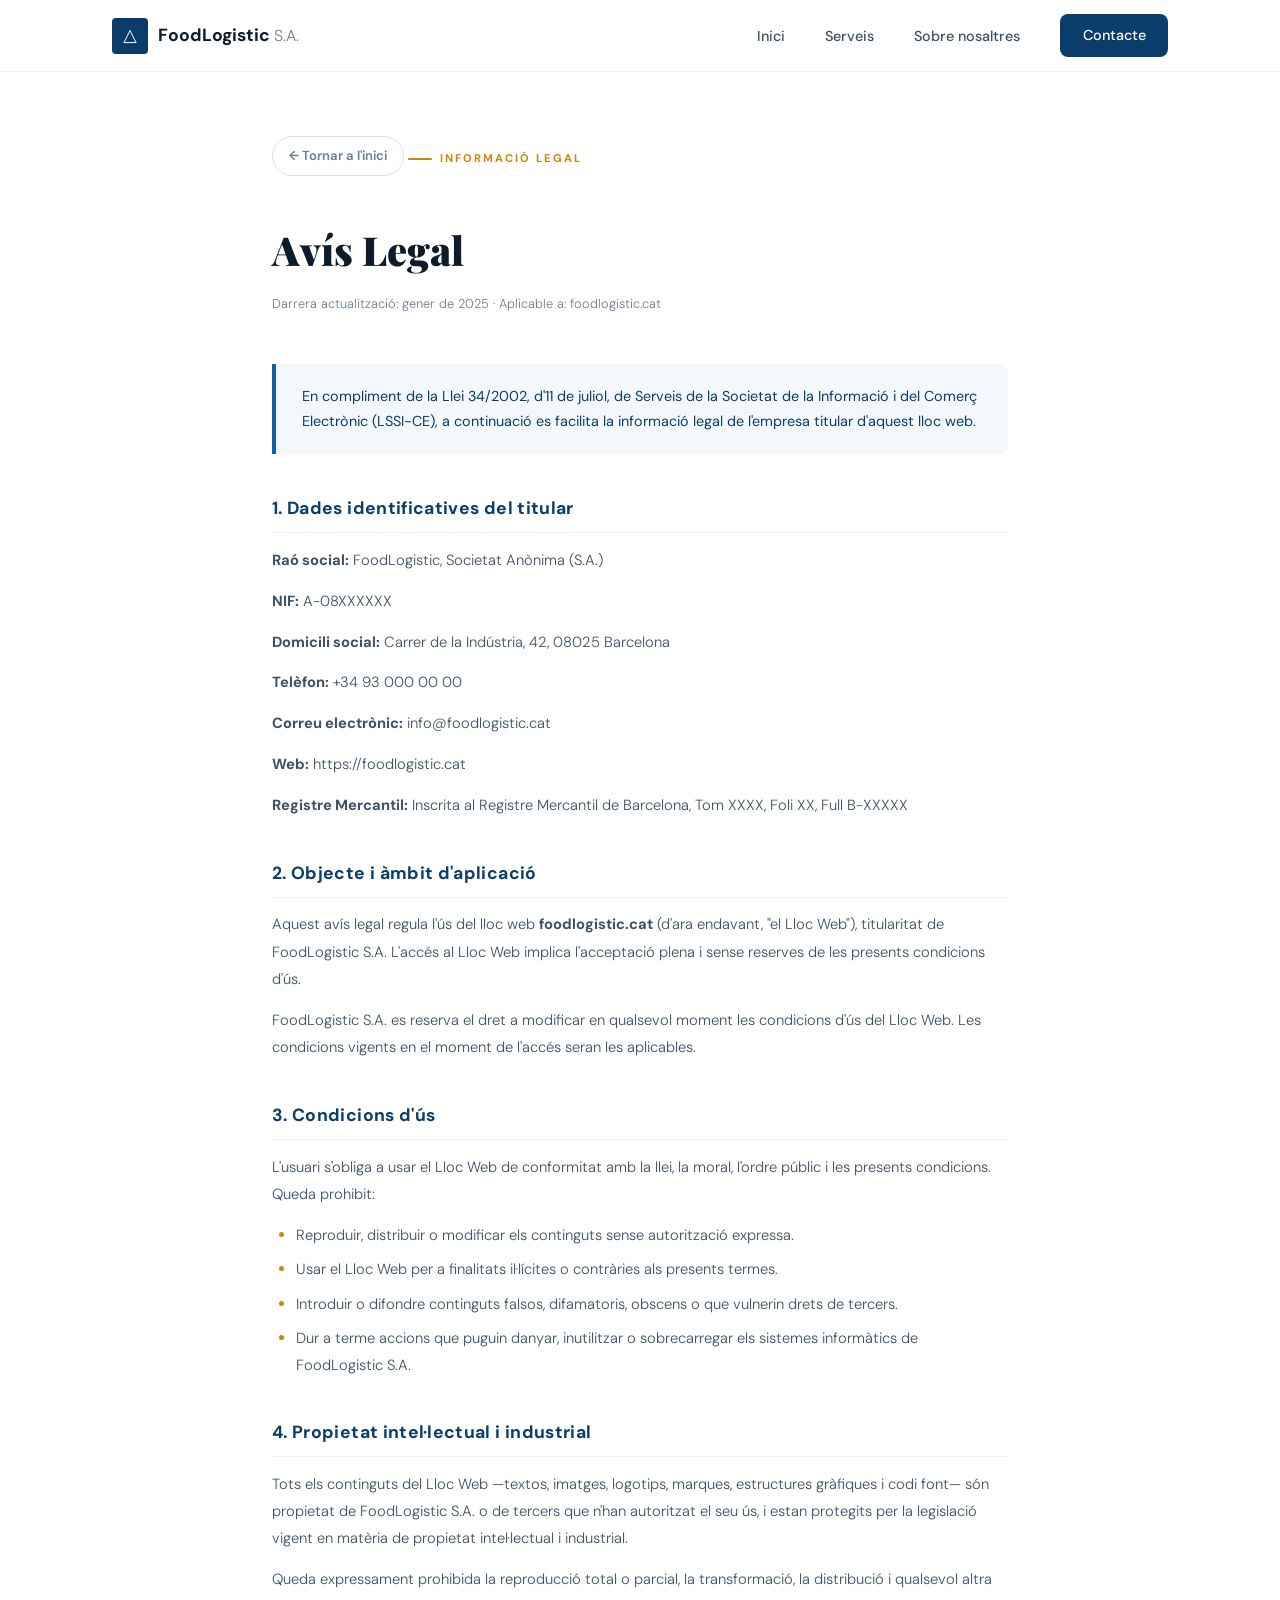
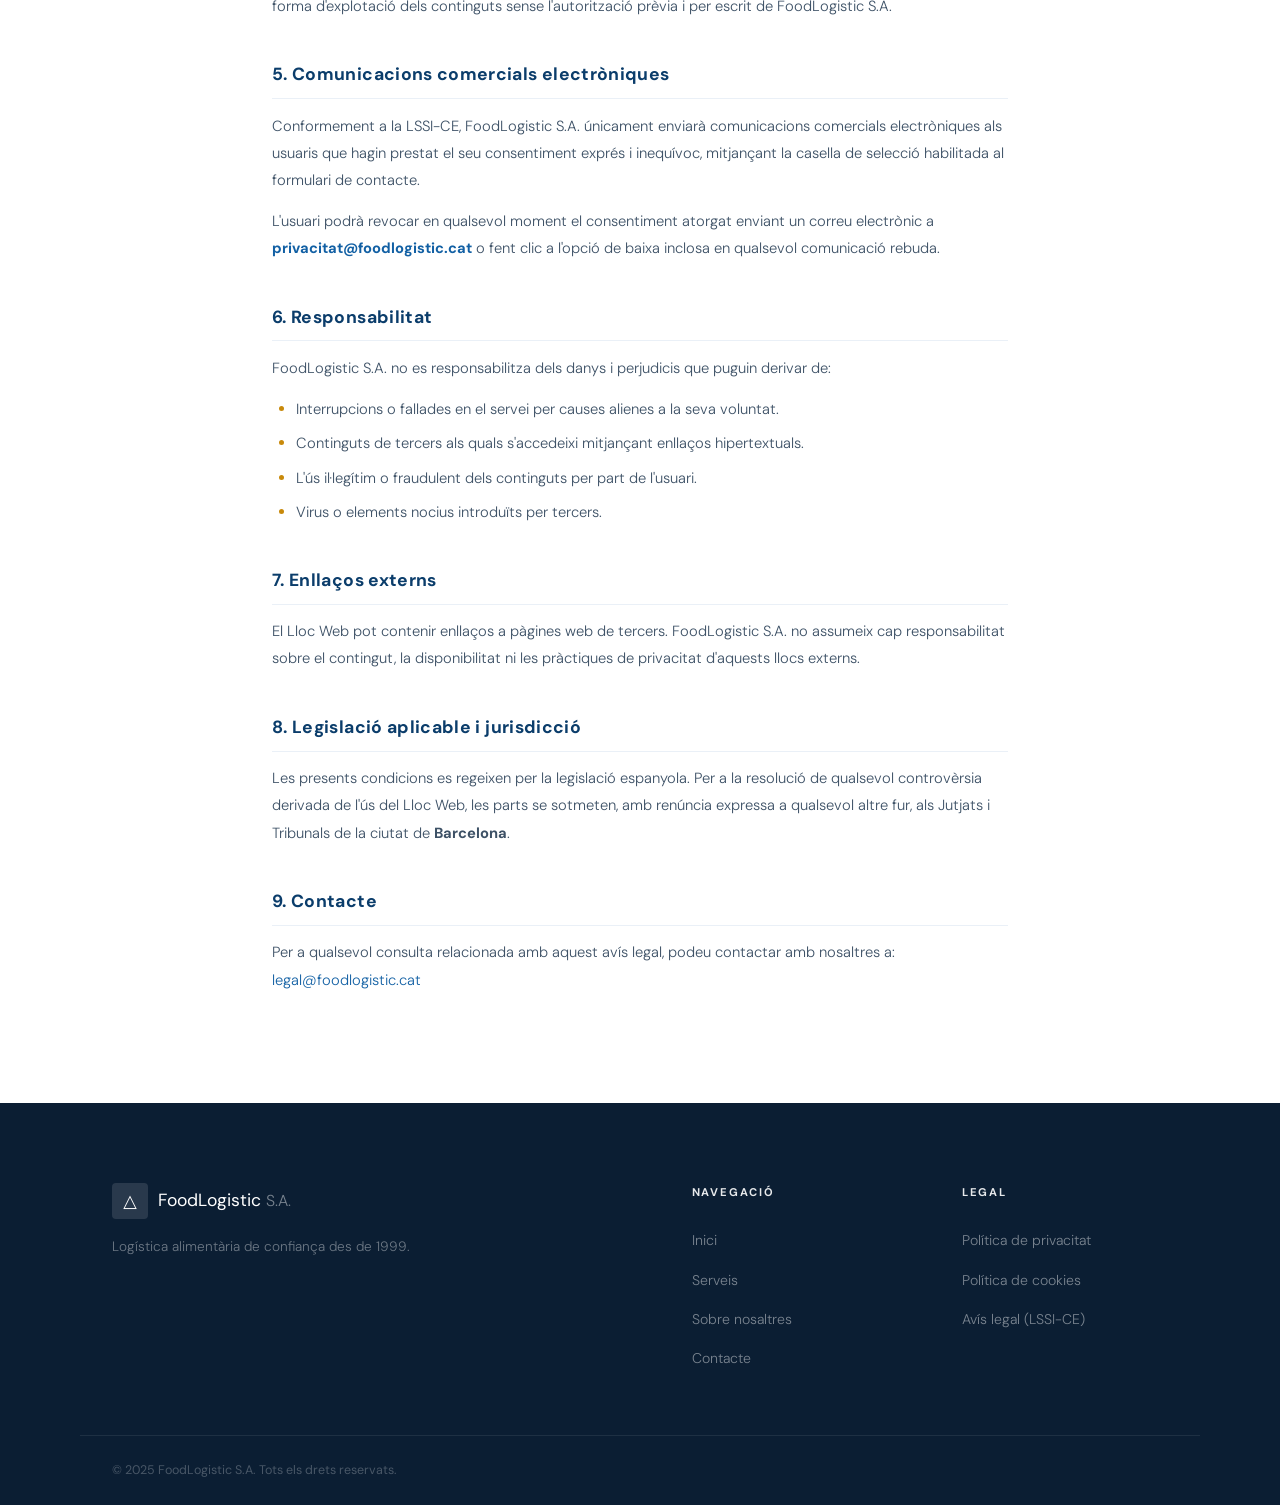
==== commit 008be647: "Refactor code structure for improved readability and maintainability" ====
--- a/docs/avis-legal.html
+++ b/docs/avis-legal.html
@@ -5,6 +5,9 @@
   <meta name="viewport" content="width=device-width, initial-scale=1.0" />
   <meta name="description" content="Avís Legal de FoodLogistic S.A. – Informació legal, condicions d'ús i propietat intel·lectual." />
   <title>Avís Legal – FoodLogistic S.A.</title>
+  <link rel="preconnect" href="https://fonts.googleapis.com">
+  <link rel="preconnect" href="https://fonts.gstatic.com" crossorigin>
+  <link href="https://fonts.googleapis.com/css2?family=Playfair+Display:wght@700;900&family=DM+Sans:wght@300;400;500;600;700&display=swap" rel="stylesheet">
   <link rel="stylesheet" href="styles.css" />
 </head>
 <body>
@@ -13,7 +16,7 @@
   <header class="site-header">
     <nav class="nav container">
       <a class="nav-brand" href="index.html" style="text-decoration:none;">
-        <span class="brand-icon">&#9651;</span>
+        <div class="brand-icon-wrap"><span class="brand-icon">&#9651;</span></div>
         <span class="brand-name">FoodLogistic <span class="brand-sa">S.A.</span></span>
       </a>
       <ul class="nav-links" id="nav-links">
@@ -94,8 +97,8 @@
   <footer class="site-footer">
     <div class="container footer-inner">
       <div class="footer-brand">
-        <div style="display:flex;align-items:center;gap:0.5rem;">
-          <span class="brand-icon">&#9651;</span>
+        <div style="display:flex;align-items:center;gap:0.6rem;">
+          <div class="brand-icon-wrap"><span class="brand-icon">&#9651;</span></div>
           <span class="brand-name">FoodLogistic <span class="brand-sa">S.A.</span></span>
         </div>
         <p>Logística alimentària de confiança des de 1999.</p>
--- a/docs/styles.css
+++ b/docs/styles.css
@@ -1,318 +1,647 @@
 /* =============================================
-   FoodLogistic S.A. – Stylesheet v2
-   Estructura: Reset → Variables → Base → Components → Sections → Responsive
+   FoodLogistic S.A. – Stylesheet v3 Professional
    ============================================= */
 
-/* --- Reset & Variables --- */
+@import url('https://fonts.googleapis.com/css2?family=Playfair+Display:wght@700;900&family=DM+Sans:wght@300;400;500;600;700&display=swap');
+
 *, *::before, *::after { box-sizing: border-box; margin: 0; padding: 0; }
 
 :root {
-  --brand:        #1D6FA4;
-  --brand-dark:   #124E78;
-  --brand-light:  #E8F4FB;
-  --accent:       #2EAA6E;
-  --accent-dark:  #1f8a56;
-  --text-primary: #1a1a2e;
-  --text-secondary: #4a5568;
-  --text-muted:   #718096;
-  --bg:           #ffffff;
-  --bg-alt:       #f7f9fc;
-  --border:       #e2e8f0;
-  --radius-sm:    6px;
-  --radius:       12px;
-  --radius-lg:    20px;
-  --shadow:       0 2px 12px rgba(0,0,0,0.07);
-  --shadow-md:    0 6px 28px rgba(0,0,0,0.11);
-  --container:    1100px;
-  --header-h:     64px;
+  --brand:          #0B3D6B;
+  --brand-mid:      #1260A4;
+  --brand-light:    #E8F1FA;
+  --brand-xlight:   #F4F8FD;
+  --accent:         #C8890A;
+  --accent-light:   #FDF3DC;
+  --text-primary:   #0D1B2A;
+  --text-secondary: #3D5166;
+  --text-muted:     #6B7F93;
+  --bg:             #FFFFFF;
+  --bg-alt:         #F6F8FB;
+  --bg-deep:        #0B1E33;
+  --border:         #D8E3ED;
+  --border-light:   #EAF0F7;
+  --radius-sm:      4px;
+  --radius:         8px;
+  --radius-lg:      16px;
+  --radius-xl:      24px;
+  --shadow-sm:      0 1px 4px rgba(11,61,107,0.08);
+  --shadow:         0 4px 20px rgba(11,61,107,0.10);
+  --shadow-md:      0 8px 40px rgba(11,61,107,0.14);
+  --shadow-lg:      0 16px 64px rgba(11,61,107,0.18);
+  --container:      1120px;
+  --header-h:       72px;
+  --font-display:   'Playfair Display', Georgia, serif;
+  --font-body:      'DM Sans', system-ui, sans-serif;
 }
 
 html { scroll-behavior: smooth; font-size: 16px; scroll-padding-top: calc(var(--header-h) + 1rem); }
-body { font-family: system-ui, -apple-system, 'Segoe UI', sans-serif; color: var(--text-primary); background: var(--bg); line-height: 1.7; }
+body { font-family: var(--font-body); color: var(--text-primary); background: var(--bg); line-height: 1.7; -webkit-font-smoothing: antialiased; }
 img { max-width: 100%; display: block; }
-a { color: var(--brand); text-decoration: none; }
+a { color: var(--brand-mid); text-decoration: none; }
 a:hover { text-decoration: underline; }
-a:focus-visible { outline: 2px solid var(--brand); outline-offset: 3px; border-radius: 3px; }
+a:focus-visible { outline: 2px solid var(--brand-mid); outline-offset: 3px; border-radius: 3px; }
 ul { list-style: none; }
 
 /* --- Utilities --- */
-.container { max-width: var(--container); margin: 0 auto; padding: 0 1.5rem; }
-.section { padding: 5rem 0; }
+.container { max-width: var(--container); margin: 0 auto; padding: 0 2rem; }
+.section { padding: 6rem 0; }
 .section-alt { background: var(--bg-alt); }
 
 .section-label {
+  display: inline-flex;
+  align-items: center;
+  gap: 0.5rem;
+  font-size: 0.7rem;
+  font-weight: 700;
+  letter-spacing: 0.18em;
+  text-transform: uppercase;
+  color: var(--accent);
+  margin-bottom: 1rem;
+}
+.section-label::before {
+  content: '';
   display: inline-block;
-  font-size: 0.75rem;
-  font-weight: 700;
-  letter-spacing: 0.14em;
-  text-transform: uppercase;
+  width: 24px;
+  height: 2px;
+  background: var(--accent);
+  border-radius: 2px;
+}
+.section-head { text-align: center; max-width: 640px; margin: 0 auto 4rem; }
+.section-head h2 {
+  font-family: var(--font-display);
+  font-size: 2.5rem;
+  font-weight: 900;
+  margin-bottom: 1rem;
+  color: var(--text-primary);
+  line-height: 1.2;
+}
+.section-head p { color: var(--text-secondary); font-size: 1.05rem; font-weight: 300; }
+
+/* --- Buttons --- */
+.btn-primary {
+  display: inline-flex;
+  align-items: center;
+  gap: 0.5rem;
+  padding: 0.85rem 2rem;
+  border-radius: var(--radius);
+  font-weight: 600;
+  font-size: 0.9rem;
+  font-family: var(--font-body);
+  background: var(--brand);
+  color: #fff;
+  border: 2px solid var(--brand);
+  cursor: pointer;
+  transition: all 0.25s;
+  letter-spacing: 0.02em;
+  text-decoration: none;
+}
+.btn-primary:hover {
+  background: var(--brand-mid);
+  border-color: var(--brand-mid);
+  text-decoration: none;
+  transform: translateY(-2px);
+  box-shadow: 0 8px 24px rgba(11,61,107,0.25);
+}
+.btn-secondary {
+  display: inline-flex;
+  align-items: center;
+  gap: 0.5rem;
+  padding: 0.85rem 2rem;
+  border-radius: var(--radius);
+  font-weight: 600;
+  font-size: 0.9rem;
+  font-family: var(--font-body);
+  background: transparent;
   color: var(--brand);
-  margin-bottom: 0.75rem;
-}
-.section-head { text-align: center; max-width: 600px; margin: 0 auto 3.5rem; }
-.section-head h2 { font-size: 2.1rem; font-weight: 800; margin-bottom: 0.75rem; }
-.section-head p { color: var(--text-secondary); font-size: 1.05rem; }
-
-/* --- Buttons --- */
-.btn-primary, .btn-secondary, .btn-nav {
-  display: inline-block;
-  padding: 0.72rem 1.6rem;
-  border-radius: var(--radius-sm);
-  font-weight: 700;
-  font-size: 0.95rem;
+  border: 2px solid var(--brand);
+  cursor: pointer;
+  transition: all 0.25s;
+  text-decoration: none;
+}
+.btn-secondary:hover {
+  background: var(--brand-light);
+  text-decoration: none;
+  transform: translateY(-2px);
+}
+.btn-nav {
+  display: inline-flex;
+  align-items: center;
+  padding: 0.55rem 1.4rem;
+  background: var(--brand);
+  color: #fff !important;
+  border-radius: var(--radius);
+  font-weight: 600;
+  font-size: 0.88rem;
   transition: all 0.2s;
-  cursor: pointer;
-  border: 2px solid transparent;
-  line-height: 1.4;
-}
-.btn-primary { background: var(--brand); color: #fff; }
-.btn-primary:hover { background: var(--brand-dark); text-decoration: none; transform: translateY(-1px); box-shadow: 0 4px 14px rgba(29,111,164,0.3); }
-.btn-secondary { background: transparent; color: var(--brand); border-color: var(--brand); }
-.btn-secondary:hover { background: var(--brand-light); text-decoration: none; }
-.btn-nav { background: var(--brand); color: #fff !important; padding: 0.5rem 1.2rem; }
-.btn-nav:hover { background: var(--brand-dark); text-decoration: none; }
-.btn-full { width: 100%; text-align: center; border: none; font-size: 1rem; padding: 0.95rem; letter-spacing: 0.02em; }
+  text-decoration: none;
+}
+.btn-nav:hover { background: var(--brand-mid); text-decoration: none; }
+.btn-full { width: 100%; justify-content: center; border: none; font-size: 1rem; padding: 1rem; }
 
 /* --- Cookie Banner --- */
 .cookie-banner {
   position: fixed;
-  bottom: 0; left: 0; right: 0;
+  bottom: 1.5rem;
+  left: 50%;
+  transform: translateX(-50%);
   z-index: 9999;
-  background: #0f1929;
-  border-top: 3px solid var(--brand);
-  padding: 1.25rem 0;
-  box-shadow: 0 -4px 24px rgba(0,0,0,0.3);
-  animation: slideUp 0.35s ease;
-}
-@keyframes slideUp { from { transform: translateY(100%); } to { transform: translateY(0); } }
-.cookie-inner {
-  max-width: var(--container);
-  margin: 0 auto;
-  padding: 0 1.5rem;
-  display: flex;
-  align-items: center;
-  gap: 2rem;
-  flex-wrap: wrap;
-}
+  width: calc(100% - 3rem);
+  max-width: 880px;
+  background: var(--bg-deep);
+  border: 1px solid rgba(255,255,255,0.12);
+  border-radius: var(--radius-lg);
+  padding: 1.5rem 2rem;
+  box-shadow: 0 24px 64px rgba(0,0,0,0.45);
+  animation: slideUpBanner 0.4s cubic-bezier(0.16, 1, 0.3, 1);
+}
+@keyframes slideUpBanner {
+  from { opacity: 0; transform: translateX(-50%) translateY(20px); }
+  to   { opacity: 1; transform: translateX(-50%) translateY(0); }
+}
+.cookie-inner { display: flex; align-items: center; gap: 2rem; flex-wrap: wrap; }
 .cookie-text { flex: 1; min-width: 260px; }
-.cookie-text strong { display: block; color: #fff; font-size: 0.95rem; margin-bottom: 0.35rem; }
-.cookie-text p { color: rgba(255,255,255,0.65); font-size: 0.82rem; line-height: 1.5; }
-.cookie-text a { color: #5ba8d4; }
+.cookie-text strong { display: block; color: #fff; font-size: 0.95rem; font-weight: 600; margin-bottom: 0.3rem; }
+.cookie-text p { color: rgba(255,255,255,0.55); font-size: 0.82rem; line-height: 1.6; }
+.cookie-text a { color: #7eb8e8; }
 .cookie-actions { display: flex; gap: 0.75rem; align-items: center; flex-wrap: wrap; }
-.cookie-actions .btn-primary { font-size: 0.85rem; padding: 0.55rem 1.2rem; }
-.cookie-actions .btn-secondary { font-size: 0.85rem; padding: 0.55rem 1.2rem; color: rgba(255,255,255,0.85); border-color: rgba(255,255,255,0.35); }
-.cookie-actions .btn-secondary:hover { background: rgba(255,255,255,0.12); text-decoration: none; }
-.cookie-config-link { font-size: 0.82rem; color: rgba(255,255,255,0.5); white-space: nowrap; text-decoration: underline; text-underline-offset: 3px; }
-.cookie-config-link:hover { color: #fff; }
+.cookie-actions .btn-primary { font-size: 0.85rem; padding: 0.6rem 1.3rem; background: #1260A4; border-color: #1260A4; }
+.cookie-actions .btn-primary:hover { background: #0B3D6B; border-color: #0B3D6B; }
+.cookie-actions .btn-secondary { font-size: 0.85rem; padding: 0.6rem 1.3rem; color: rgba(255,255,255,0.7); border-color: rgba(255,255,255,0.25); }
+.cookie-actions .btn-secondary:hover { background: rgba(255,255,255,0.1); color: #fff; }
+.cookie-config-link { font-size: 0.8rem; color: rgba(255,255,255,0.4); white-space: nowrap; text-decoration: underline; text-underline-offset: 3px; }
+.cookie-config-link:hover { color: rgba(255,255,255,0.75); }
 
 /* --- Header / Nav --- */
 .site-header {
   position: sticky; top: 0; z-index: 100;
-  background: rgba(255,255,255,0.96);
-  backdrop-filter: blur(10px);
-  -webkit-backdrop-filter: blur(10px);
-  border-bottom: 1px solid var(--border);
+  background: rgba(255,255,255,0.97);
+  backdrop-filter: blur(16px);
+  -webkit-backdrop-filter: blur(16px);
+  border-bottom: 1px solid var(--border-light);
   height: var(--header-h);
-}
+  transition: box-shadow 0.3s;
+}
+.site-header.scrolled { box-shadow: 0 4px 24px rgba(11,61,107,0.10); }
 .nav { display: flex; align-items: center; justify-content: space-between; height: 100%; }
-.nav-brand { display: flex; align-items: center; gap: 0.5rem; font-size: 1.2rem; font-weight: 700; color: var(--text-primary); cursor: pointer; }
+.nav-brand { display: flex; align-items: center; gap: 0.6rem; font-size: 1.1rem; font-weight: 700; color: var(--text-primary); font-family: var(--font-body); }
 .nav-brand:hover { text-decoration: none; }
-.brand-icon { color: var(--brand); font-size: 1.4rem; }
-.brand-sa { font-weight: 400; color: var(--text-muted); }
-.nav-links { display: flex; align-items: center; gap: 2rem; }
-.nav-links a { font-size: 0.95rem; color: var(--text-secondary); font-weight: 500; transition: color 0.15s; }
-.nav-links a:hover { color: var(--brand); text-decoration: none; }
-.burger { display: none; background: none; border: none; font-size: 1.5rem; cursor: pointer; color: var(--text-primary); padding: 0.25rem 0.5rem; border-radius: var(--radius-sm); }
+.brand-icon-wrap {
+  width: 36px; height: 36px;
+  background: var(--brand);
+  border-radius: var(--radius-sm);
+  display: flex; align-items: center; justify-content: center;
+}
+.brand-icon { color: #fff; font-size: 1.1rem; line-height: 1; }
+.brand-sa { font-weight: 300; color: var(--text-muted); font-size: 0.9em; }
+.nav-links { display: flex; align-items: center; gap: 2.5rem; }
+.nav-links a { font-size: 0.9rem; color: var(--text-secondary); font-weight: 500; transition: color 0.15s; }
+.nav-links a:not(.btn-nav):hover { color: var(--brand); text-decoration: none; }
+.burger { display: none; background: none; border: none; font-size: 1.4rem; cursor: pointer; color: var(--text-primary); padding: 0.3rem 0.6rem; border-radius: var(--radius-sm); }
 .burger:hover { background: var(--bg-alt); }
 
 /* --- Hero --- */
-.hero { padding: 5.5rem 0 4.5rem; background: linear-gradient(140deg, #deeef8 0%, var(--brand-light) 40%, #f0f9ff 70%, #fff 100%); position: relative; overflow: hidden; }
-.hero-inner { display: grid; grid-template-columns: 1fr 1fr; gap: 3rem; align-items: center; position: relative; }
-.hero-text { max-width: 540px; }
-.hero-badge {
-  display: inline-flex; align-items: center; gap: 0.4rem;
-  background: rgba(29,111,164,0.1); color: var(--brand-dark);
-  font-size: 0.78rem; font-weight: 700; letter-spacing: 0.08em;
-  padding: 0.4rem 1rem; border-radius: 99px; margin-bottom: 1.5rem;
-  border: 1px solid rgba(29,111,164,0.25);
-}
-.hero h1 { font-size: 2.8rem; font-weight: 900; line-height: 1.15; margin-bottom: 1.1rem; letter-spacing: -0.02em; }
-.hero h1 em { color: var(--brand); font-style: normal; }
-.hero-sub { color: var(--text-secondary); font-size: 1.08rem; margin-bottom: 2.25rem; line-height: 1.75; }
-.hero-actions { display: flex; gap: 1rem; flex-wrap: wrap; }
-
-.hero-visual { display: flex; flex-direction: column; gap: 1rem; padding-left: 1rem; }
-.hero-card {
+.hero {
+  padding: 7rem 0 5rem;
+  background: var(--bg);
+  position: relative;
+  overflow: hidden;
+}
+.hero::before {
+  content: '';
+  position: absolute;
+  top: 0; right: -10%;
+  width: 55%;
+  height: 100%;
+  background: linear-gradient(135deg, var(--brand-xlight) 0%, #DCE9F6 50%, var(--bg) 100%);
+  border-radius: 0 0 0 40% / 0 0 0 30%;
+  z-index: 0;
+}
+.hero-inner {
+  display: grid;
+  grid-template-columns: 1fr 1fr;
+  gap: 4rem;
+  align-items: center;
+  position: relative;
+  z-index: 1;
+}
+.hero-text { max-width: 560px; }
+.hero-eyebrow {
+  display: inline-flex;
+  align-items: center;
+  gap: 0.6rem;
+  font-size: 0.72rem;
+  font-weight: 700;
+  letter-spacing: 0.15em;
+  text-transform: uppercase;
+  color: var(--accent);
+  margin-bottom: 1.75rem;
+}
+.hero-eyebrow::before {
+  content: '';
+  width: 30px; height: 2px;
+  background: var(--accent);
+  border-radius: 2px;
+}
+.hero h1 {
+  font-family: var(--font-display);
+  font-size: 3.4rem;
+  font-weight: 900;
+  line-height: 1.1;
+  margin-bottom: 1.5rem;
+  color: var(--text-primary);
+  letter-spacing: -0.02em;
+}
+.hero h1 em { color: var(--brand-mid); font-style: normal; }
+.hero-sub {
+  color: var(--text-secondary);
+  font-size: 1.05rem;
+  font-weight: 300;
+  line-height: 1.8;
+  margin-bottom: 2.5rem;
+  max-width: 460px;
+}
+.hero-actions { display: flex; gap: 1rem; flex-wrap: wrap; align-items: center; }
+
+/* Hero visual */
+.hero-visual {
+  position: relative;
+  display: flex;
+  flex-direction: column;
+  gap: 1rem;
+  padding: 1.5rem;
+}
+.hero-panel {
   background: #fff;
-  border: 1px solid rgba(29,111,164,0.15);
-  border-radius: var(--radius);
-  padding: 1.1rem 1.4rem;
-  display: flex; align-items: center; gap: 1.1rem;
+  border: 1px solid var(--border);
+  border-radius: var(--radius-lg);
+  padding: 1.5rem;
   box-shadow: var(--shadow);
-  transition: transform 0.2s, box-shadow 0.2s;
-}
-.hero-card:hover { transform: translateX(4px); box-shadow: var(--shadow-md); }
-.hero-card:nth-child(2) { margin-left: 2rem; }
-.hero-card:nth-child(3) { margin-left: 1rem; }
-.hc-icon { font-size: 1.7rem; }
-.hero-card strong { display: block; font-weight: 700; font-size: 0.95rem; color: var(--text-primary); }
-.hero-card span { font-size: 0.82rem; color: var(--text-muted); }
-
-/* --- Stats --- */
-.stats { background: linear-gradient(135deg, var(--brand-dark) 0%, var(--brand) 100%); padding: 3rem 0; }
-.stats-grid { display: grid; grid-template-columns: repeat(4, 1fr); gap: 1rem; text-align: center; }
-.stat-item { padding: 0.5rem; border-right: 1px solid rgba(255,255,255,0.15); }
+  display: flex;
+  align-items: flex-start;
+  gap: 1.25rem;
+  transition: transform 0.3s;
+}
+.hero-panel:hover { transform: translateY(-3px); box-shadow: var(--shadow-md); }
+.hero-panel:nth-child(2) { margin-left: 2rem; }
+.hero-panel:nth-child(3) { margin-left: 1rem; }
+.hp-icon {
+  width: 48px; height: 48px; flex-shrink: 0;
+  border-radius: var(--radius);
+  display: flex; align-items: center; justify-content: center;
+  font-size: 1.3rem;
+}
+.hp-blue { background: #DBEAF8; }
+.hp-green { background: #D8F3E6; }
+.hp-amber { background: #FBF0D4; }
+.hp-content strong { display: block; font-size: 0.95rem; font-weight: 700; color: var(--text-primary); margin-bottom: 0.2rem; }
+.hp-content span { font-size: 0.82rem; color: var(--text-muted); }
+.hp-status {
+  margin-left: auto;
+  display: flex;
+  align-items: center;
+  gap: 0.35rem;
+  font-size: 0.75rem;
+  font-weight: 600;
+  color: #1a7a4c;
+  background: #D8F3E6;
+  padding: 0.25rem 0.7rem;
+  border-radius: 99px;
+  white-space: nowrap;
+  flex-shrink: 0;
+}
+.hp-status::before { content: ''; width: 6px; height: 6px; background: #1a7a4c; border-radius: 50%; display: inline-block; }
+
+/* --- Stats Bar --- */
+.stats-bar {
+  background: var(--brand);
+  padding: 2.5rem 0;
+}
+.stats-grid {
+  display: grid;
+  grid-template-columns: repeat(4, 1fr);
+  gap: 0;
+}
+.stat-item {
+  text-align: center;
+  padding: 1.25rem 1.5rem;
+  border-right: 1px solid rgba(255,255,255,0.15);
+}
 .stat-item:last-child { border-right: none; }
-.stat-item strong { display: block; font-size: 2rem; font-weight: 900; color: #fff; letter-spacing: -0.02em; }
-.stat-item span { font-size: 0.85rem; color: rgba(255,255,255,0.7); margin-top: 0.1rem; display: block; }
+.stat-item strong {
+  display: block;
+  font-family: var(--font-display);
+  font-size: 2.2rem;
+  font-weight: 700;
+  color: #fff;
+  line-height: 1.1;
+  margin-bottom: 0.35rem;
+}
+.stat-item span { font-size: 0.82rem; color: rgba(255,255,255,0.6); font-weight: 400; letter-spacing: 0.04em; }
 
 /* --- Services --- */
-.services-grid { display: grid; grid-template-columns: repeat(3, 1fr); gap: 1.5rem; }
+.services-grid {
+  display: grid;
+  grid-template-columns: repeat(3, 1fr);
+  gap: 1.5rem;
+}
 .service-card {
   background: var(--bg);
-  border: 1px solid var(--border);
-  border-radius: var(--radius);
-  padding: 1.9rem;
-  transition: box-shadow 0.25s, transform 0.25s;
-}
-.service-card:hover { box-shadow: var(--shadow-md); transform: translateY(-4px); }
+  border: 1px solid var(--border-light);
+  border-radius: var(--radius-lg);
+  padding: 2rem;
+  transition: all 0.3s;
+  position: relative;
+  overflow: hidden;
+}
+.service-card::before {
+  content: '';
+  position: absolute;
+  top: 0; left: 0; right: 0;
+  height: 3px;
+  background: var(--brand);
+  transform: scaleX(0);
+  transform-origin: left;
+  transition: transform 0.3s;
+}
+.service-card:hover { border-color: var(--brand-light); box-shadow: var(--shadow-md); transform: translateY(-4px); }
+.service-card:hover::before { transform: scaleX(1); }
 .service-icon {
-  width: 52px; height: 52px;
-  border-radius: 10px;
+  width: 56px; height: 56px;
+  border-radius: var(--radius);
   display: flex; align-items: center; justify-content: center;
-  font-size: 1.5rem; margin-bottom: 1.1rem;
-}
-.ic-blue   { background: #EBF4FB; }
-.ic-green  { background: #EAF7EF; }
-.ic-amber  { background: #FEF6E4; }
-.ic-teal   { background: #E1F5EE; }
-.ic-coral  { background: #FAECE7; }
-.ic-purple { background: #EEEDFE; }
-.service-card h3 { font-size: 1.05rem; font-weight: 700; margin-bottom: 0.6rem; }
-.service-card p { font-size: 0.9rem; color: var(--text-secondary); line-height: 1.65; }
+  font-size: 1.4rem;
+  margin-bottom: 1.5rem;
+}
+.ic-blue   { background: #DBEAF8; }
+.ic-green  { background: #D8F3E6; }
+.ic-amber  { background: #FBF0D4; }
+.ic-teal   { background: #D8EFF8; }
+.ic-coral  { background: #F9E8E3; }
+.ic-purple { background: #EAE7FD; }
+.service-card h3 { font-size: 1rem; font-weight: 700; margin-bottom: 0.75rem; color: var(--text-primary); }
+.service-card p { font-size: 0.88rem; color: var(--text-secondary); line-height: 1.75; font-weight: 300; }
 
 /* --- About --- */
-.about-inner { display: grid; grid-template-columns: 1fr 1fr; gap: 4rem; align-items: center; }
-.about-text h2 { font-size: 2.1rem; font-weight: 800; margin-bottom: 1rem; }
-.about-text p { color: var(--text-secondary); margin-bottom: 1rem; line-height: 1.75; }
-.about-list { margin-top: 1.5rem; display: flex; flex-direction: column; gap: 0.6rem; }
-.about-list li { display: flex; align-items: flex-start; gap: 0.75rem; font-size: 0.92rem; color: var(--text-secondary); }
-.about-list li::before { content: '✓'; color: var(--accent); font-weight: 800; font-size: 0.85rem; margin-top: 0.15rem; flex-shrink: 0; }
-.about-img-wrap { border-radius: var(--radius-lg); overflow: hidden; background: var(--brand-light); min-height: 260px; position: relative; }
-.about-img-wrap img { width: 100%; height: 260px; object-fit: cover; }
+.about-inner {
+  display: grid;
+  grid-template-columns: 1fr 1fr;
+  gap: 5rem;
+  align-items: center;
+}
+.about-text .section-label { display: inline-flex; margin-bottom: 1rem; }
+.about-text h2 {
+  font-family: var(--font-display);
+  font-size: 2.4rem;
+  font-weight: 900;
+  margin-bottom: 1.25rem;
+  color: var(--text-primary);
+  line-height: 1.2;
+}
+.about-text p { color: var(--text-secondary); margin-bottom: 1.1rem; line-height: 1.85; font-weight: 300; font-size: 0.97rem; }
+.about-list { margin-top: 2rem; display: flex; flex-direction: column; gap: 0.75rem; }
+.about-list li {
+  display: flex; align-items: center; gap: 1rem;
+  font-size: 0.9rem;
+  color: var(--text-secondary);
+  font-weight: 400;
+  padding: 0.75rem 1rem;
+  background: var(--bg-alt);
+  border-radius: var(--radius);
+  border-left: 3px solid var(--accent);
+}
+.about-list li::before { content: none; }
+.about-list li span { color: var(--accent); font-weight: 700; font-size: 1rem; flex-shrink: 0; }
+
+.about-visual { position: relative; }
+.about-img-wrap {
+  border-radius: var(--radius-xl);
+  overflow: hidden;
+  background: var(--brand-light);
+  min-height: 380px;
+  position: relative;
+  box-shadow: var(--shadow-lg);
+}
+.about-img-wrap img { width: 100%; height: 380px; object-fit: cover; }
 .img-placeholder {
-  display: none; align-items: center; justify-content: center; flex-direction: column;
-  height: 260px; color: var(--brand); gap: 0.75rem;
-}
-.img-placeholder span { font-size: 3.5rem; }
-.img-placeholder p { font-size: 0.9rem; color: var(--text-secondary); }
-.cert-badges { display: flex; gap: 0.75rem; margin-top: 1.1rem; flex-wrap: wrap; }
+  display: none;
+  align-items: center;
+  justify-content: center;
+  flex-direction: column;
+  height: 380px;
+  color: var(--brand);
+  gap: 1rem;
+}
+.img-placeholder span { font-size: 4rem; }
+.img-placeholder p { font-size: 0.9rem; color: var(--text-secondary); font-weight: 500; }
+.cert-badges {
+  display: flex;
+  gap: 0.75rem;
+  margin-top: 1.25rem;
+  flex-wrap: wrap;
+  justify-content: flex-end;
+}
 .badge {
-  background: #fff; border: 1.5px solid var(--border);
-  border-radius: 99px; padding: 0.35rem 1rem;
-  font-size: 0.8rem; font-weight: 700; color: var(--brand);
-  box-shadow: var(--shadow);
+  background: var(--bg);
+  border: 1.5px solid var(--border);
+  border-radius: 99px;
+  padding: 0.4rem 1.1rem;
+  font-size: 0.78rem;
+  font-weight: 700;
+  color: var(--brand);
+  box-shadow: var(--shadow-sm);
+  letter-spacing: 0.04em;
 }
 
 /* --- Contact --- */
-.contact-inner { display: grid; grid-template-columns: 1fr 1fr; gap: 4rem; align-items: start; }
-.contact-info h2 { font-size: 2.1rem; font-weight: 800; margin-bottom: 1rem; }
-.contact-info > p { color: var(--text-secondary); margin-bottom: 2rem; line-height: 1.75; }
-.contact-data { display: flex; flex-direction: column; gap: 1.5rem; }
+.contact-inner {
+  display: grid;
+  grid-template-columns: 5fr 7fr;
+  gap: 5rem;
+  align-items: start;
+}
+.contact-info .section-label { display: inline-flex; margin-bottom: 1rem; }
+.contact-info h2 {
+  font-family: var(--font-display);
+  font-size: 2.4rem;
+  font-weight: 900;
+  margin-bottom: 1rem;
+  line-height: 1.2;
+}
+.contact-info > p { color: var(--text-secondary); margin-bottom: 2.5rem; line-height: 1.85; font-weight: 300; font-size: 0.97rem; }
+.contact-data { display: flex; flex-direction: column; gap: 1.25rem; }
 .contact-item { display: flex; align-items: flex-start; gap: 1rem; }
-.ci-icon { font-size: 1.2rem; margin-top: 2px; width: 40px; height: 40px; background: var(--brand-light); border-radius: var(--radius-sm); display: flex; align-items: center; justify-content: center; flex-shrink: 0; }
-.contact-item strong { display: block; font-weight: 700; font-size: 0.88rem; margin-bottom: 0.2rem; }
-.contact-item span { font-size: 0.9rem; color: var(--text-secondary); }
-
-.contact-form { background: #fff; border: 1px solid var(--border); border-radius: var(--radius-lg); padding: 2.25rem; box-shadow: var(--shadow); }
-.form-group { display: flex; flex-direction: column; gap: 0.45rem; margin-bottom: 1.25rem; }
-.form-group label { font-size: 0.85rem; font-weight: 700; color: var(--text-primary); }
+.ci-icon {
+  width: 44px; height: 44px;
+  background: var(--brand-light);
+  border-radius: var(--radius);
+  display: flex; align-items: center; justify-content: center;
+  font-size: 1.1rem;
+  flex-shrink: 0;
+  border: 1px solid var(--border-light);
+}
+.contact-item strong { display: block; font-size: 0.8rem; font-weight: 700; text-transform: uppercase; letter-spacing: 0.08em; color: var(--text-muted); margin-bottom: 0.2rem; }
+.contact-item span { font-size: 0.93rem; color: var(--text-secondary); font-weight: 400; }
+
+.contact-form {
+  background: #fff;
+  border: 1px solid var(--border-light);
+  border-radius: var(--radius-xl);
+  padding: 2.75rem;
+  box-shadow: var(--shadow-md);
+}
+.form-title { font-family: var(--font-display); font-size: 1.5rem; font-weight: 700; color: var(--text-primary); margin-bottom: 0.3rem; }
+.form-subtitle { font-size: 0.85rem; color: var(--text-muted); margin-bottom: 2rem; font-weight: 300; }
+.form-row { display: grid; grid-template-columns: 1fr 1fr; gap: 1rem; }
+.form-group { display: flex; flex-direction: column; gap: 0.4rem; margin-bottom: 1.25rem; }
+.form-group label { font-size: 0.8rem; font-weight: 700; color: var(--text-primary); letter-spacing: 0.04em; text-transform: uppercase; }
 .form-group input, .form-group textarea {
-  padding: 0.7rem 1rem;
+  padding: 0.8rem 1.1rem;
   border: 1.5px solid var(--border);
-  border-radius: var(--radius-sm);
-  font-size: 0.92rem;
-  font-family: inherit;
+  border-radius: var(--radius);
+  font-size: 0.9rem;
+  font-family: var(--font-body);
   background: var(--bg-alt);
   color: var(--text-primary);
-  transition: border-color 0.2s, background 0.2s, box-shadow 0.2s;
-}
-.form-group input:hover, .form-group textarea:hover { border-color: #b8cfe4; }
-.form-group input:focus, .form-group textarea:focus { outline: none; border-color: var(--brand); background: #fff; box-shadow: 0 0 0 3px rgba(29,111,164,0.1); }
-.form-group input::placeholder, .form-group textarea::placeholder { color: var(--text-muted); }
-.form-group textarea { resize: vertical; min-height: 110px; }
-.form-check { flex-direction: row; align-items: flex-start; gap: 0.65rem; background: var(--bg-alt); border-radius: var(--radius-sm); padding: 0.75rem 1rem; border: 1px solid var(--border); margin-bottom: 0.85rem; }
-.form-check input[type="checkbox"] { width: 16px; height: 16px; margin-top: 2px; flex-shrink: 0; accent-color: var(--brand); cursor: pointer; }
-.form-check label { font-size: 0.82rem; font-weight: 400; line-height: 1.55; color: var(--text-secondary); cursor: pointer; }
-.form-check label a { font-weight: 600; }
-.form-ok { color: var(--accent); font-weight: 700; margin-top: 1rem; font-size: 0.92rem; background: #eaf7ef; border: 1px solid #b6e8cd; border-radius: var(--radius-sm); padding: 0.75rem 1rem; }
-.form-required-note { font-size: 0.78rem; color: var(--text-muted); margin-bottom: 1rem; }
+  transition: all 0.2s;
+}
+.form-group input:hover, .form-group textarea:hover { border-color: #A8BDD4; background: #fff; }
+.form-group input:focus, .form-group textarea:focus { outline: none; border-color: var(--brand-mid); background: #fff; box-shadow: 0 0 0 4px rgba(18,96,164,0.1); }
+.form-group input::placeholder, .form-group textarea::placeholder { color: var(--text-muted); font-weight: 300; }
+.form-group textarea { resize: vertical; min-height: 120px; }
+.form-check {
+  flex-direction: row;
+  align-items: flex-start;
+  gap: 0.75rem;
+  background: var(--bg-alt);
+  border-radius: var(--radius);
+  padding: 0.9rem 1.1rem;
+  border: 1px solid var(--border-light);
+  margin-bottom: 0.75rem;
+  transition: border-color 0.2s;
+}
+.form-check:hover { border-color: var(--border); }
+.form-check input[type="checkbox"] { width: 17px; height: 17px; margin-top: 1px; flex-shrink: 0; accent-color: var(--brand); cursor: pointer; }
+.form-check label { font-size: 0.8rem; font-weight: 400; line-height: 1.6; color: var(--text-secondary); cursor: pointer; text-transform: none; letter-spacing: 0; }
+.form-check label a { font-weight: 600; color: var(--brand-mid); }
+.form-ok { color: #1a7a4c; font-weight: 600; margin-top: 1rem; font-size: 0.88rem; background: #D8F3E6; border: 1px solid #9EE0C1; border-radius: var(--radius); padding: 0.85rem 1.1rem; }
+.form-error-msg { color: #8B1A1A; font-weight: 600; margin-top: 1rem; font-size: 0.88rem; background: #FDE8E8; border: 1px solid #F5C0C0; border-radius: var(--radius); padding: 0.85rem 1.1rem; }
+.form-required-note { font-size: 0.75rem; color: var(--text-muted); margin-bottom: 1.5rem; font-weight: 300; }
 
 /* --- Legal Pages --- */
-.legal-page { padding: 4rem 0 5rem; }
-.legal-page h1 { font-size: 2.2rem; font-weight: 900; margin-bottom: 0.5rem; letter-spacing: -0.02em; }
-.legal-page .legal-meta { font-size: 0.82rem; color: var(--text-muted); margin-bottom: 2.5rem; }
-.legal-page h2 { font-size: 1.2rem; font-weight: 800; margin: 2.25rem 0 0.8rem; color: var(--brand-dark); padding-bottom: 0.4rem; border-bottom: 2px solid var(--brand-light); }
-.legal-page p { font-size: 0.93rem; color: var(--text-secondary); line-height: 1.8; margin-bottom: 0.75rem; }
-.legal-page li { font-size: 0.93rem; color: var(--text-secondary); line-height: 1.75; margin-bottom: 0.5rem; }
-.legal-page ul { list-style: disc; padding-left: 1.5rem; margin-bottom: 1.25rem; }
-.legal-page ul li::marker { color: var(--brand); }
-.legal-page code { background: var(--bg-alt); border: 1px solid var(--border); border-radius: 4px; padding: 0.15em 0.45em; font-family: 'Courier New', monospace; font-size: 0.85em; color: var(--brand-dark); }
-.legal-page table { width: 100%; border-collapse: collapse; margin: 1.25rem 0 1.75rem; font-size: 0.88rem; border-radius: var(--radius); overflow: hidden; box-shadow: var(--shadow); }
-.legal-page th { background: var(--brand); color: #fff; padding: 0.75rem 1rem; text-align: left; font-weight: 700; font-size: 0.82rem; letter-spacing: 0.04em; text-transform: uppercase; }
-.legal-page td { padding: 0.7rem 1rem; border-bottom: 1px solid var(--border); color: var(--text-secondary); vertical-align: top; line-height: 1.5; }
+.legal-page { padding: 4rem 0 6rem; }
+.legal-page h1 {
+  font-family: var(--font-display);
+  font-size: 2.5rem;
+  font-weight: 900;
+  margin-bottom: 0.5rem;
+  color: var(--text-primary);
+}
+.legal-page .legal-meta { font-size: 0.8rem; color: var(--text-muted); margin-bottom: 3rem; font-weight: 300; }
+.legal-page h2 { font-size: 1.1rem; font-weight: 700; margin: 2.5rem 0 0.85rem; color: var(--brand); letter-spacing: 0.02em; border-bottom: 1px solid var(--border-light); padding-bottom: 0.5rem; }
+.legal-page p { font-size: 0.92rem; color: var(--text-secondary); line-height: 1.85; margin-bottom: 0.85rem; font-weight: 300; }
+.legal-page li { font-size: 0.92rem; color: var(--text-secondary); line-height: 1.8; margin-bottom: 0.5rem; font-weight: 300; }
+.legal-page ul { list-style: disc; padding-left: 1.5rem; margin-bottom: 1.5rem; }
+.legal-page ul li::marker { color: var(--accent); }
+.legal-page code { background: var(--bg-alt); border: 1px solid var(--border); border-radius: var(--radius-sm); padding: 0.15em 0.5em; font-family: 'Courier New', monospace; font-size: 0.84em; color: var(--brand); }
+.legal-page table { width: 100%; border-collapse: collapse; margin: 1.5rem 0 2rem; font-size: 0.86rem; border-radius: var(--radius-lg); overflow: hidden; box-shadow: var(--shadow); }
+.legal-page th { background: var(--brand); color: #fff; padding: 0.85rem 1.1rem; text-align: left; font-weight: 600; font-size: 0.78rem; letter-spacing: 0.06em; text-transform: uppercase; }
+.legal-page td { padding: 0.8rem 1.1rem; border-bottom: 1px solid var(--border-light); color: var(--text-secondary); vertical-align: top; line-height: 1.55; font-weight: 300; }
 .legal-page tr:last-child td { border-bottom: none; }
 .legal-page tr:nth-child(even) td { background: var(--bg-alt); }
-.legal-page .back-link { display: inline-flex; align-items: center; gap: 0.5rem; font-size: 0.85rem; font-weight: 600; color: var(--text-muted); margin-bottom: 2rem; padding: 0.5rem 0.9rem; border: 1px solid var(--border); border-radius: 99px; transition: all 0.2s; }
+.legal-page .back-link {
+  display: inline-flex; align-items: center; gap: 0.5rem;
+  font-size: 0.82rem; font-weight: 600; color: var(--text-muted);
+  margin-bottom: 2.5rem; padding: 0.5rem 1rem;
+  border: 1px solid var(--border); border-radius: 99px;
+  transition: all 0.2s;
+}
 .legal-page .back-link:hover { color: var(--brand); border-color: var(--brand); background: var(--brand-light); text-decoration: none; }
-.legal-box { background: var(--brand-light); border-left: 4px solid var(--brand); border-radius: 0 var(--radius-sm) var(--radius-sm) 0; padding: 1.1rem 1.4rem; margin: 1.75rem 0; }
-.legal-box p { margin: 0; font-size: 0.9rem; color: var(--brand-dark); line-height: 1.7; }
+.legal-box {
+  background: var(--brand-xlight);
+  border-left: 4px solid var(--brand-mid);
+  border-radius: 0 var(--radius) var(--radius) 0;
+  padding: 1.25rem 1.6rem;
+  margin: 2rem 0;
+}
+.legal-box p { margin: 0; font-size: 0.9rem; color: var(--brand); font-weight: 400; line-height: 1.75; }
 
 /* --- Footer --- */
-.site-footer { background: #0f1929; color: rgba(255,255,255,0.8); padding: 3.5rem 0 0; }
-.footer-inner { display: grid; grid-template-columns: 2fr 1fr 1fr; gap: 3rem; padding-bottom: 3rem; }
-.footer-brand .brand-icon { color: #5ba8d4; }
+.site-footer {
+  background: var(--bg-deep);
+  color: rgba(255,255,255,0.7);
+  padding: 5rem 0 0;
+}
+.footer-inner {
+  display: grid;
+  grid-template-columns: 2.5fr 1fr 1fr;
+  gap: 4rem;
+  padding-bottom: 4rem;
+  border-bottom: 1px solid rgba(255,255,255,0.08);
+}
+.footer-brand .brand-icon-wrap { background: rgba(255,255,255,0.12); }
 .footer-brand .brand-name { color: #fff; font-size: 1.1rem; }
-.footer-brand p { font-size: 0.85rem; color: rgba(255,255,255,0.45); margin-top: 0.75rem; line-height: 1.6; }
-.site-footer h4 { color: #fff; font-size: 0.78rem; font-weight: 700; letter-spacing: 0.12em; text-transform: uppercase; margin-bottom: 1.1rem; }
-.site-footer ul { display: flex; flex-direction: column; gap: 0.6rem; }
-.site-footer ul a { color: rgba(255,255,255,0.55); font-size: 0.88rem; transition: color 0.15s; }
+.footer-brand .brand-sa { color: rgba(255,255,255,0.45); }
+.footer-brand p { font-size: 0.85rem; color: rgba(255,255,255,0.4); margin-top: 1rem; line-height: 1.75; font-weight: 300; max-width: 300px; }
+.footer-divider { width: 40px; height: 2px; background: var(--accent); border-radius: 2px; margin-top: 1.25rem; }
+.site-footer h4 { color: rgba(255,255,255,0.9); font-size: 0.7rem; font-weight: 700; letter-spacing: 0.16em; text-transform: uppercase; margin-bottom: 1.5rem; }
+.site-footer ul { display: flex; flex-direction: column; gap: 0.75rem; }
+.site-footer ul a { color: rgba(255,255,255,0.45); font-size: 0.88rem; font-weight: 300; transition: color 0.15s; }
 .site-footer ul a:hover { color: #fff; text-decoration: none; }
 .footer-bottom {
-  border-top: 1px solid rgba(255,255,255,0.1);
-  padding: 1.25rem 1.5rem;
-  display: flex; justify-content: space-between; align-items: center; flex-wrap: wrap; gap: 0.5rem;
-  font-size: 0.78rem; color: rgba(255,255,255,0.35);
+  padding: 1.5rem 2rem;
+  display: flex;
+  justify-content: space-between;
+  align-items: center;
+  flex-wrap: wrap;
+  gap: 0.5rem;
+  font-size: 0.78rem;
+  color: rgba(255,255,255,0.25);
 }
 
 /* --- Responsive --- */
 @media (max-width: 960px) {
   .hero-inner { grid-template-columns: 1fr; }
-  .hero h1 { font-size: 2.2rem; }
+  .hero h1 { font-size: 2.6rem; }
+  .hero::before { display: none; }
   .hero-visual { display: none; }
   .services-grid { grid-template-columns: repeat(2, 1fr); }
   .stats-grid { grid-template-columns: repeat(2, 1fr); }
-  .stat-item { border-right: none; border-bottom: 1px solid rgba(255,255,255,0.12); padding: 1rem; }
-  .stat-item:nth-child(odd) { border-right: 1px solid rgba(255,255,255,0.12); }
-  .about-inner, .contact-inner { grid-template-columns: 1fr; }
+  .stat-item { border-right: none; border-bottom: 1px solid rgba(255,255,255,0.1); }
+  .stat-item:nth-child(odd) { border-right: 1px solid rgba(255,255,255,0.1); }
+  .about-inner, .contact-inner { grid-template-columns: 1fr; gap: 3rem; }
   .footer-inner { grid-template-columns: 1fr 1fr; }
-  .cookie-inner { flex-direction: column; gap: 1rem; }
+  .cookie-inner { flex-direction: column; gap: 1.25rem; }
+  .form-row { grid-template-columns: 1fr; }
 }
 @media (max-width: 600px) {
-  .nav-links { display: none; flex-direction: column; position: absolute; top: var(--header-h); left: 0; right: 0; background: #fff; border-bottom: 1px solid var(--border); padding: 1rem 1.5rem; gap: 0.75rem; box-shadow: var(--shadow-md); }
+  :root { --header-h: 64px; }
+  .nav-links {
+    display: none; flex-direction: column;
+    position: absolute; top: var(--header-h); left: 0; right: 0;
+    background: #fff; border-bottom: 1px solid var(--border);
+    padding: 1.25rem 2rem; gap: 1rem;
+    box-shadow: var(--shadow-md);
+    z-index: 99;
+  }
   .nav-links.open { display: flex; }
   .burger { display: block; }
   .services-grid { grid-template-columns: 1fr; }
   .stats-grid { grid-template-columns: repeat(2, 1fr); }
-  .footer-inner { grid-template-columns: 1fr; }
+  .footer-inner { grid-template-columns: 1fr; gap: 2.5rem; }
   .footer-bottom { flex-direction: column; text-align: center; }
-  .hero { padding: 3.5rem 0 3rem; }
-  .hero h1 { font-size: 1.9rem; }
-  .section { padding: 3.5rem 0; }
+  .hero { padding: 4rem 0 3rem; }
+  .hero h1 { font-size: 2rem; }
+  .section { padding: 4rem 0; }
+  .section-head h2 { font-size: 2rem; }
   .cookie-actions { flex-direction: column; align-items: stretch; }
-  .cookie-actions .btn-primary, .cookie-actions .btn-secondary { text-align: center; }
-  .contact-form { padding: 1.5rem; }
-  .legal-page h1 { font-size: 1.7rem; }
-  .legal-page table { font-size: 0.8rem; }
-  .legal-page th, .legal-page td { padding: 0.5rem 0.7rem; }
-}
+  .cookie-actions .btn-primary, .cookie-actions .btn-secondary { text-align: center; justify-content: center; }
+  .contact-form { padding: 1.75rem; }
+  .legal-page h1 { font-size: 1.9rem; }
+  .legal-page table { font-size: 0.78rem; }
+  .legal-page th, .legal-page td { padding: 0.55rem 0.75rem; }
+  .cookie-banner { bottom: 0.75rem; width: calc(100% - 1.5rem); border-radius: var(--radius-lg); }
+  .stats-bar { padding: 2rem 0; }
+  .stat-item strong { font-size: 1.8rem; }
+  .about-img-wrap, .about-img-wrap img { min-height: 260px; height: 260px; }
+}
